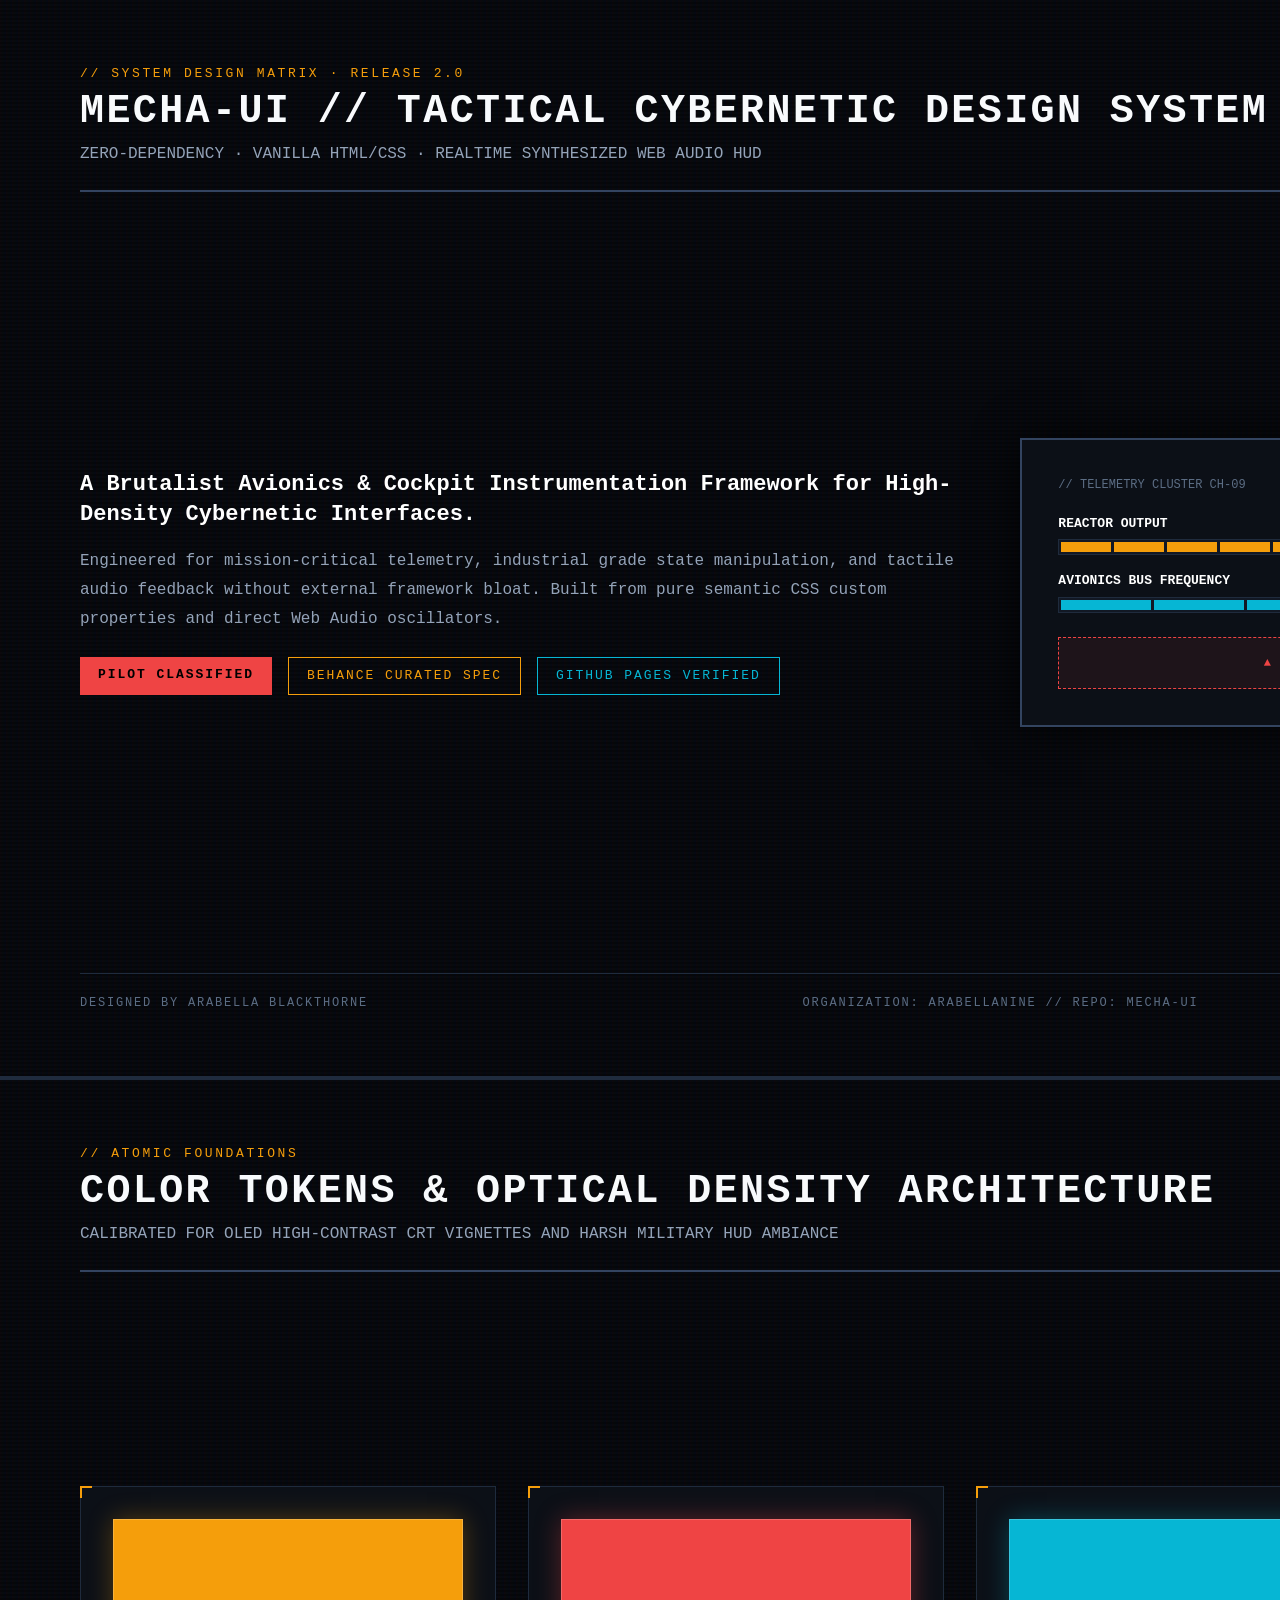
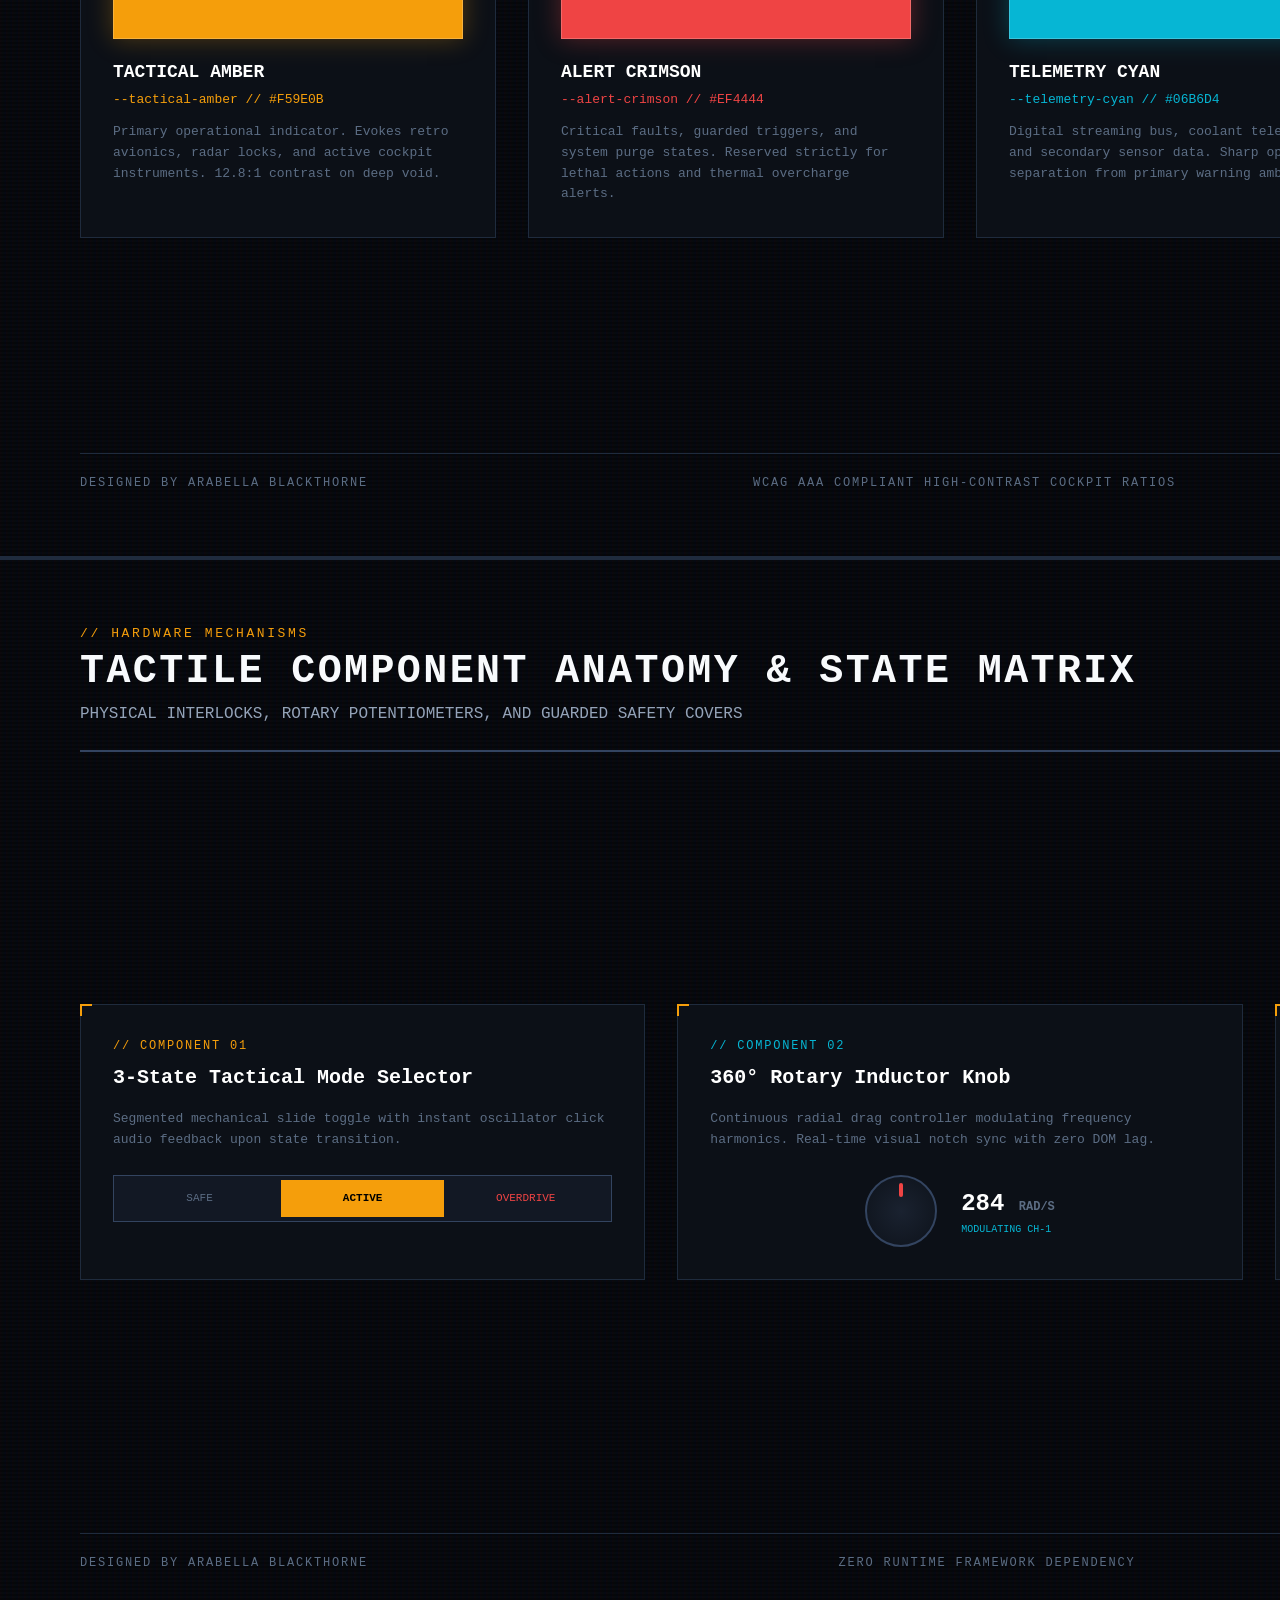
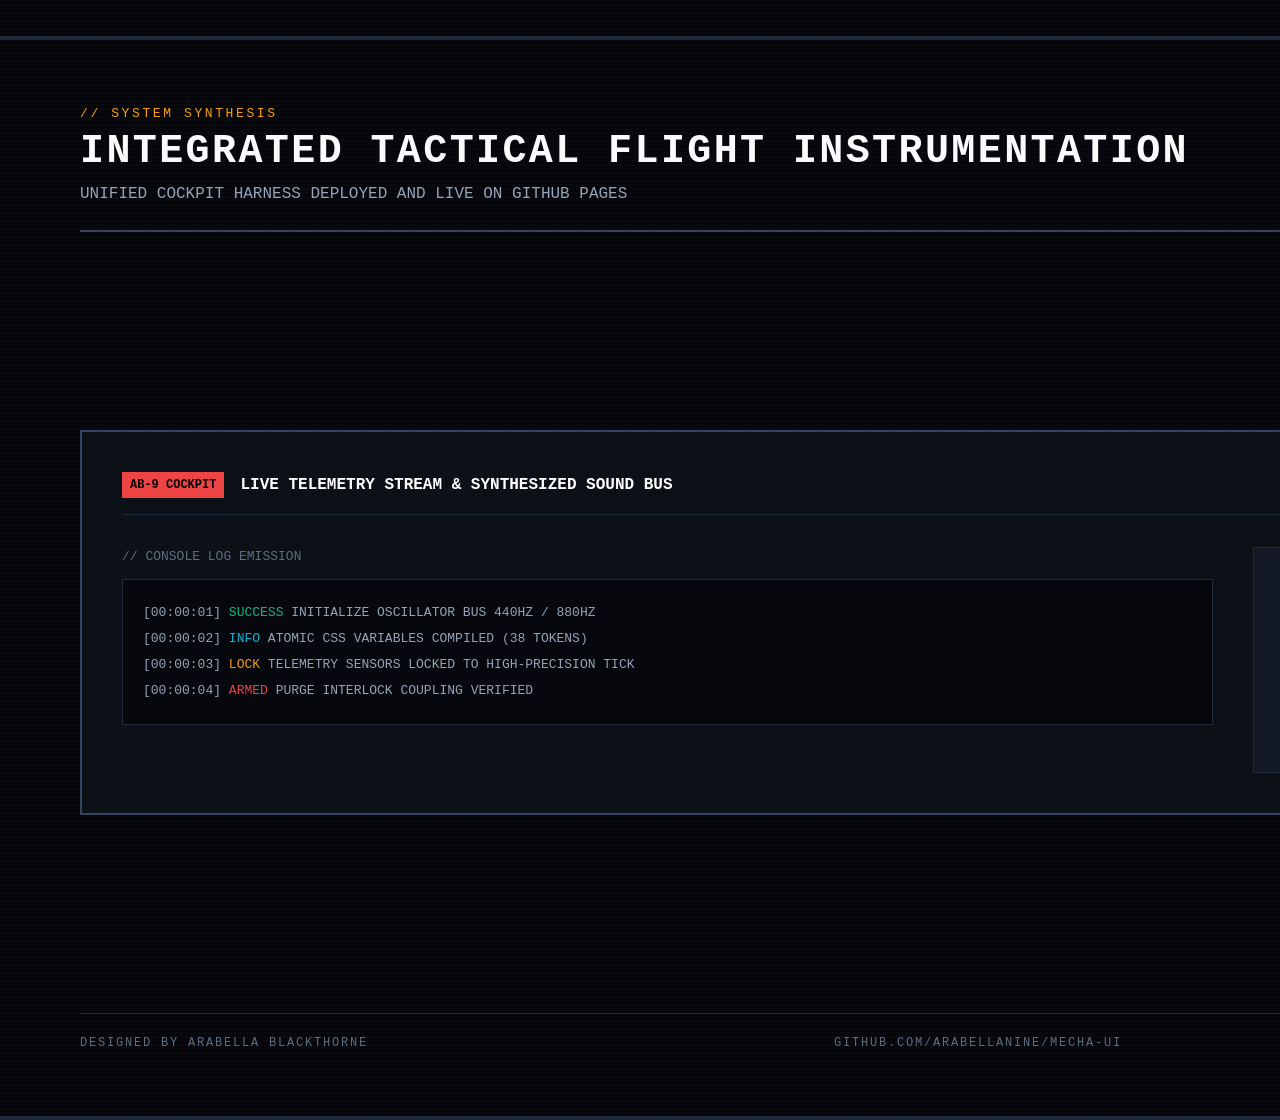
==== showcase.html @ 7ac3c4e2 "feat: publish high-density Behance showcase presentation boards" ====
<!DOCTYPE html>
<html lang="en">
<head>
  <meta charset="UTF-8">
  <title>MECHA-UI // Behance Showcase Boards</title>
  <style>
    :root {
      --void: #06080d;
      --panel: #0c1017;
      --card: #121824;
      --border: #1f2b3d;
      --border-bright: #334460;
      --amber: #f59e0b;
      --amber-glow: rgba(245, 158, 11, 0.35);
      --crimson: #ef4444;
      --crimson-glow: rgba(239, 68, 68, 0.4);
      --cyan: #06b6d4;
      --cyan-glow: rgba(6, 182, 212, 0.35);
      --emerald: #10b981;
      --text-dim: #5c6d84;
      --text-mid: #94a3b8;
      --text-bright: #f8fafc;
      --font-mono: "JetBrains Mono", "SF Mono", Consolas, Menlo, monospace;
    }
    * { box-sizing: border-box; margin: 0; padding: 0; }
    body {
      background: var(--void);
      color: var(--text-mid);
      font-family: var(--font-mono);
      font-size: 14px;
      line-height: 1.5;
    }
    .board-container {
      width: 1920px;
      height: 1080px;
      padding: 64px 80px;
      background: var(--void);
      position: relative;
      overflow: hidden;
      display: flex;
      flex-direction: column;
      justify-content: space-between;
      border-bottom: 4px solid var(--border);
    }
    .board-container::before {
      content: "";
      position: absolute;
      inset: 0;
      background: linear-gradient(rgba(18,16,16,0) 50%, rgba(0,0,0,0.3) 50%), linear-gradient(90deg, rgba(255,0,0,0.03), rgba(0,255,0,0.01), rgba(0,0,255,0.03));
      background-size: 100% 4px, 6px 100%;
      pointer-events: none;
    }
    .board-top {
      display: flex;
      justify-content: space-between;
      align-items: flex-start;
      border-bottom: 2px solid var(--border-bright);
      padding-bottom: 24px;
      position: relative;
      z-index: 2;
    }
    .board-tag {
      font-size: 13px;
      color: var(--amber);
      letter-spacing: 0.2em;
      text-transform: uppercase;
      margin-bottom: 6px;
    }
    .board-h1 {
      font-size: 40px;
      font-weight: 900;
      color: var(--text-bright);
      letter-spacing: 0.06em;
      line-height: 1.1;
    }
    .board-index {
      font-size: 72px;
      font-weight: 900;
      color: var(--border-bright);
      line-height: 0.8;
      font-family: var(--font-mono);
    }
    .grid-4 {
      display: grid;
      grid-template-columns: repeat(4, 1fr);
      gap: 32px;
      position: relative;
      z-index: 2;
    }
    .grid-3 {
      display: grid;
      grid-template-columns: repeat(3, 1fr);
      gap: 32px;
      position: relative;
      z-index: 2;
    }
    .card {
      background: var(--panel);
      border: 1px solid var(--border);
      padding: 32px;
      position: relative;
    }
    .card::before {
      content: "";
      position: absolute;
      top: -1px; left: -1px;
      width: 10px; height: 10px;
      border-top: 2px solid var(--amber);
      border-left: 2px solid var(--amber);
    }
    .footer-bar {
      display: flex;
      justify-content: space-between;
      align-items: center;
      border-top: 1px solid var(--border);
      padding-top: 20px;
      font-size: 12px;
      color: var(--text-dim);
      letter-spacing: 0.15em;
      text-transform: uppercase;
      position: relative;
      z-index: 2;
    }
  </style>
</head>
<body>

  <!-- BOARD 1: COVER HERO -->
  <div class="board-container" data-board="01_hero_cover">
    <div class="board-top">
      <div>
        <div class="board-tag">// SYSTEM DESIGN MATRIX · RELEASE 2.0</div>
        <div class="board-h1">MECHA-UI // TACTICAL CYBERNETIC DESIGN SYSTEM</div>
        <div style="font-size: 16px; color: var(--text-mid); margin-top: 8px;">ZERO-DEPENDENCY · VANILLA HTML/CSS · REALTIME SYNTHESIZED WEB AUDIO HUD</div>
      </div>
      <div class="board-index">01</div>
    </div>

    <div style="display: flex; gap: 48px; align-items: center; z-index: 2;">
      <div style="flex: 1.2;">
        <div style="font-size: 22px; font-weight: 700; color: #fff; margin-bottom: 16px; line-height: 1.4;">
          A Brutalist Avionics & Cockpit Instrumentation Framework for High-Density Cybernetic Interfaces.
        </div>
        <p style="font-size: 16px; color: var(--text-mid); line-height: 1.8; margin-bottom: 24px;">
          Engineered for mission-critical telemetry, industrial grade state manipulation, and tactile audio feedback without external framework bloat. Built from pure semantic CSS custom properties and direct Web Audio oscillators.
        </p>
        <div style="display: flex; gap: 16px;">
          <div style="background: var(--crimson); color: #000; font-weight: 900; padding: 8px 18px; letter-spacing: 0.15em; font-size: 13px;">PILOT CLASSIFIED</div>
          <div style="border: 1px solid var(--amber); color: var(--amber); padding: 8px 18px; letter-spacing: 0.15em; font-size: 13px;">BEHANCE CURATED SPEC</div>
          <div style="border: 1px solid var(--cyan); color: var(--cyan); padding: 8px 18px; letter-spacing: 0.15em; font-size: 13px;">GITHUB PAGES VERIFIED</div>
        </div>
      </div>

      <div style="flex: 1; background: var(--panel); border: 2px solid var(--border-bright); padding: 36px; box-shadow: 0 0 40px rgba(0,0,0,0.8);">
        <div style="display:flex; justify-content:space-between; margin-bottom:20px; font-size:12px; color:var(--text-dim);">
          <span>// TELEMETRY CLUSTER CH-09</span>
          <span style="color:var(--emerald);">● STABLE 60HZ</span>
        </div>
        <!-- Segmented bar simulation -->
        <div style="margin-bottom: 16px;">
          <div style="display:flex; justify-content:space-between; font-size:13px; margin-bottom:6px;">
            <span style="color:#fff; font-weight:700;">REACTOR OUTPUT</span>
            <span style="color:var(--amber);">88.4% OVERCHARGE</span>
          </div>
          <div style="display:flex; gap:3px; height:16px; background:var(--card); padding:2px; border:1px solid var(--border);">
            <div style="flex:1; background:var(--amber);"></div>
            <div style="flex:1; background:var(--amber);"></div>
            <div style="flex:1; background:var(--amber);"></div>
            <div style="flex:1; background:var(--amber);"></div>
            <div style="flex:1; background:var(--amber);"></div>
            <div style="flex:1; background:var(--amber);"></div>
            <div style="flex:1; background:var(--amber);"></div>
            <div style="flex:1; background:var(--amber);"></div>
            <div style="flex:1; background:var(--amber);"></div>
            <div style="flex:1; background:var(--amber);"></div>
            <div style="flex:1; background:var(--crimson);"></div>
            <div style="flex:1; background:var(--crimson);"></div>
            <div style="flex:1; background:var(--border);"></div>
            <div style="flex:1; background:var(--border);"></div>
          </div>
        </div>

        <div style="margin-bottom: 16px;">
          <div style="display:flex; justify-content:space-between; font-size:13px; margin-bottom:6px;">
            <span style="color:#fff; font-weight:700;">AVIONICS BUS FREQUENCY</span>
            <span style="color:var(--cyan);">144.20 MHZ</span>
          </div>
          <div style="display:flex; gap:3px; height:16px; background:var(--card); padding:2px; border:1px solid var(--border);">
            <div style="flex:1; background:var(--cyan);"></div>
            <div style="flex:1; background:var(--cyan);"></div>
            <div style="flex:1; background:var(--cyan);"></div>
            <div style="flex:1; background:var(--cyan);"></div>
            <div style="flex:1; background:var(--cyan);"></div>
            <div style="flex:1; background:var(--border);"></div>
            <div style="flex:1; background:var(--border);"></div>
            <div style="flex:1; background:var(--border);"></div>
          </div>
        </div>

        <div style="background: rgba(239,68,68,0.08); border: 1px dashed var(--crimson); padding: 16px; text-align: center; margin-top: 24px;">
          <div style="font-size:12px; color:var(--crimson); letter-spacing:0.15em; font-weight:700;">▲ WARNING: SYSTEM OVERDRIVE ENGAGED ▲</div>
        </div>
      </div>
    </div>

    <div class="footer-bar">
      <span>DESIGNED BY ARABELLA BLACKTHORNE</span>
      <span>ORGANIZATION: ARABELLANINE // REPO: MECHA-UI</span>
      <span>CANVAS BOARD // 01 HERO</span>
    </div>
  </div>


  <!-- BOARD 2: DESIGN TOKENS & COLOR MATRIX -->
  <div class="board-container" data-board="02_color_tokens">
    <div class="board-top">
      <div>
        <div class="board-tag">// ATOMIC FOUNDATIONS</div>
        <div class="board-h1">COLOR TOKENS & OPTICAL DENSITY ARCHITECTURE</div>
        <div style="font-size: 16px; color: var(--text-mid); margin-top: 8px;">CALIBRATED FOR OLED HIGH-CONTRAST CRT VIGNETTES AND HARSH MILITARY HUD AMBIANCE</div>
      </div>
      <div class="board-index">02</div>
    </div>

    <div class="grid-4">
      <div class="card">
        <div style="height: 120px; background: #f59e0b; border: 1px solid rgba(255,255,255,0.2); margin-bottom: 20px; box-shadow: 0 0 24px rgba(245,158,11,0.3);"></div>
        <div style="font-size: 18px; font-weight: 700; color: #fff; margin-bottom: 4px;">TACTICAL AMBER</div>
        <div style="color: var(--amber); font-size: 13px; margin-bottom: 12px;">--tactical-amber // #F59E0B</div>
        <p style="font-size: 13px; color: var(--text-dim); line-height: 1.6;">
          Primary operational indicator. Evokes retro avionics, radar locks, and active cockpit instruments. 12.8:1 contrast on deep void.
        </p>
      </div>

      <div class="card">
        <div style="height: 120px; background: #ef4444; border: 1px solid rgba(255,255,255,0.2); margin-bottom: 20px; box-shadow: 0 0 24px rgba(239,68,68,0.35);"></div>
        <div style="font-size: 18px; font-weight: 700; color: #fff; margin-bottom: 4px;">ALERT CRIMSON</div>
        <div style="color: var(--crimson); font-size: 13px; margin-bottom: 12px;">--alert-crimson // #EF4444</div>
        <p style="font-size: 13px; color: var(--text-dim); line-height: 1.6;">
          Critical faults, guarded triggers, and system purge states. Reserved strictly for lethal actions and thermal overcharge alerts.
        </p>
      </div>

      <div class="card">
        <div style="height: 120px; background: #06b6d4; border: 1px solid rgba(255,255,255,0.2); margin-bottom: 20px; box-shadow: 0 0 24px rgba(6,182,212,0.3);"></div>
        <div style="font-size: 18px; font-weight: 700; color: #fff; margin-bottom: 4px;">TELEMETRY CYAN</div>
        <div style="color: var(--cyan); font-size: 13px; margin-bottom: 12px;">--telemetry-cyan // #06B6D4</div>
        <p style="font-size: 13px; color: var(--text-dim); line-height: 1.6;">
          Digital streaming bus, coolant telemetry, and secondary sensor data. Sharp optical separation from primary warning amber.
        </p>
      </div>

      <div class="card">
        <div style="height: 120px; background: #10b981; border: 1px solid rgba(255,255,255,0.2); margin-bottom: 20px; box-shadow: 0 0 24px rgba(16,185,129,0.3);"></div>
        <div style="font-size: 18px; font-weight: 700; color: #fff; margin-bottom: 4px;">SYSTEM EMERALD</div>
        <div style="color: var(--emerald); font-size: 13px; margin-bottom: 12px;">--system-emerald // #10B981</div>
        <p style="font-size: 13px; color: var(--text-dim); line-height: 1.6;">
          Verified baseline conditions, safety interlock disarmed confirmations, and 60 FPS clock sync affirmation.
        </p>
      </div>
    </div>

    <div class="footer-bar">
      <span>DESIGNED BY ARABELLA BLACKTHORNE</span>
      <span>WCAG AAA COMPLIANT HIGH-CONTRAST COCKPIT RATIOS</span>
      <span>CANVAS BOARD // 02 COLOR TOKENS</span>
    </div>
  </div>


  <!-- BOARD 3: COMPONENT ANATOMY & INTERACTIVE STATE MATRIX -->
  <div class="board-container" data-board="03_component_anatomy">
    <div class="board-top">
      <div>
        <div class="board-tag">// HARDWARE MECHANISMS</div>
        <div class="board-h1">TACTILE COMPONENT ANATOMY & STATE MATRIX</div>
        <div style="font-size: 16px; color: var(--text-mid); margin-top: 8px;">PHYSICAL INTERLOCKS, ROTARY POTENTIOMETERS, AND GUARDED SAFETY COVERS</div>
      </div>
      <div class="board-index">03</div>
    </div>

    <div class="grid-3">
      <div class="card">
        <div style="font-size: 12px; color: var(--amber); margin-bottom: 8px; letter-spacing: 0.15em;">// COMPONENT 01</div>
        <div style="font-size: 20px; font-weight: 700; color: #fff; margin-bottom: 16px;">3-State Tactical Mode Selector</div>
        <p style="font-size: 13px; color: var(--text-dim); margin-bottom: 24px; line-height: 1.6;">
          Segmented mechanical slide toggle with instant oscillator click audio feedback upon state transition.
        </p>
        <div style="display:flex; background:var(--card); border:1px solid var(--border-bright); padding:4px;">
          <div style="flex:1; text-align:center; padding:10px 4px; font-size:11px; color:var(--text-dim);">SAFE</div>
          <div style="flex:1; text-align:center; padding:10px 4px; font-size:11px; background:var(--amber); color:#000; font-weight:900;">ACTIVE</div>
          <div style="flex:1; text-align:center; padding:10px 4px; font-size:11px; color:var(--crimson);">OVERDRIVE</div>
        </div>
      </div>

      <div class="card">
        <div style="font-size: 12px; color: var(--cyan); margin-bottom: 8px; letter-spacing: 0.15em;">// COMPONENT 02</div>
        <div style="font-size: 20px; font-weight: 700; color: #fff; margin-bottom: 16px;">360° Rotary Inductor Knob</div>
        <p style="font-size: 13px; color: var(--text-dim); margin-bottom: 24px; line-height: 1.6;">
          Continuous radial drag controller modulating frequency harmonics. Real-time visual notch sync with zero DOM lag.
        </p>
        <div style="display:flex; justify-content:center; align-items:center; gap:24px;">
          <div style="width:72px; height:72px; border-radius:50%; background:radial-gradient(circle, #1a2230, #0d121a); border:2px solid var(--border-bright); position:relative;">
            <div style="position:absolute; top:6px; left:50%; transform:translateX(-50%); width:4px; height:14px; background:var(--crimson); border-radius:2px;"></div>
          </div>
          <div>
            <div style="font-size:24px; font-weight:900; color:#fff;">284 <span style="font-size:12px; color:var(--text-dim);">RAD/S</span></div>
            <div style="font-size:10px; color:var(--cyan);">MODULATING CH-1</div>
          </div>
        </div>
      </div>

      <div class="card">
        <div style="font-size: 12px; color: var(--crimson); margin-bottom: 8px; letter-spacing: 0.15em;">// COMPONENT 03</div>
        <div style="font-size: 20px; font-weight: 700; color: #fff; margin-bottom: 16px;">Guarded Purge Cover</div>
        <p style="font-size: 13px; color: var(--text-dim); margin-bottom: 24px; line-height: 1.6;">
          Hazard-striped physical safety barrier requiring deliberate disarm click to expose lethal purge triggers.
        </p>
        <div style="background: repeating-linear-gradient(45deg, #181111, #181111 10px, #361717 10px, #361717 20px); border:1px solid var(--crimson); padding:12px; text-align:center; font-size:11px; color:var(--crimson); font-weight:700;">
          ▲ SAFETY COVER ARMED ▲
        </div>
      </div>
    </div>

    <div class="footer-bar">
      <span>DESIGNED BY ARABELLA BLACKTHORNE</span>
      <span>ZERO RUNTIME FRAMEWORK DEPENDENCY</span>
      <span>CANVAS BOARD // 03 ANATOMY</span>
    </div>
  </div>


  <!-- BOARD 4: LIVE COCKPIT HUD INTEGRATION -->
  <div class="board-container" data-board="04_cockpit_assembly">
    <div class="board-top">
      <div>
        <div class="board-tag">// SYSTEM SYNTHESIS</div>
        <div class="board-h1">INTEGRATED TACTICAL FLIGHT INSTRUMENTATION</div>
        <div style="font-size: 16px; color: var(--text-mid); margin-top: 8px;">UNIFIED COCKPIT HARNESS DEPLOYED AND LIVE ON GITHUB PAGES</div>
      </div>
      <div class="board-index">04</div>
    </div>

    <div style="background: var(--panel); border: 2px solid var(--border-bright); padding: 40px; position:relative; z-index:2;">
      <div style="display:flex; justify-content:space-between; align-items:center; border-bottom: 1px solid var(--border); padding-bottom: 16px; margin-bottom: 32px;">
        <div style="display:flex; gap:16px; align-items:center;">
          <div style="background:var(--crimson); color:#000; font-weight:900; padding:4px 8px; font-size:12px;">AB-9 COCKPIT</div>
          <div style="color:#fff; font-size:16px; font-weight:700;">LIVE TELEMETRY STREAM & SYNTHESIZED SOUND BUS</div>
        </div>
        <div style="color:var(--emerald); font-size:13px; font-weight:700;">● AUDIO ENGINE: ACTIVE 880HZ</div>
      </div>

      <div style="display:grid; grid-template-columns: 2fr 1fr; gap: 40px;">
        <div>
          <div style="font-size:13px; color:var(--text-dim); margin-bottom:12px;">// CONSOLE LOG EMISSION</div>
          <div style="background:var(--void); border:1px solid var(--border); padding:20px; font-size:13px; line-height:2; color:var(--text-mid);">
            <div>[00:00:01] <span style="color:var(--emerald);">SUCCESS</span> INITIALIZE OSCILLATOR BUS 440HZ / 880HZ</div>
            <div>[00:00:02] <span style="color:var(--cyan);">INFO</span> ATOMIC CSS VARIABLES COMPILED (38 TOKENS)</div>
            <div>[00:00:03] <span style="color:var(--amber);">LOCK</span> TELEMETRY SENSORS LOCKED TO HIGH-PRECISION TICK</div>
            <div>[00:00:04] <span style="color:var(--crimson);">ARMED</span> PURGE INTERLOCK COUPLING VERIFIED</div>
          </div>
        </div>

        <div style="display:flex; flex-direction:column; justify-content:center; gap:20px; background:var(--card); border:1px solid var(--border); padding:28px;">
          <div>
            <div style="font-size:11px; color:var(--text-dim);">DEPLOYMENT STATUS</div>
            <div style="font-size:20px; font-weight:700; color:#fff;">PAGES ONLINE</div>
          </div>
          <div>
            <div style="font-size:11px; color:var(--text-dim);">REPOSITORY</div>
            <div style="font-size:16px; color:var(--amber);">Arabellanine/mecha-ui</div>
          </div>
          <div>
            <div style="font-size:11px; color:var(--text-dim);">AUTHOR ARCHITECT</div>
            <div style="font-size:16px; color:var(--cyan);">Arabella Blackthorne</div>
          </div>
        </div>
      </div>
    </div>

    <div class="footer-bar">
      <span>DESIGNED BY ARABELLA BLACKTHORNE</span>
      <span>GITHUB.COM/ARABELLANINE/MECHA-UI</span>
      <span>CANVAS BOARD // 04 SYNTHESIS</span>
    </div>
  </div>

</body>
</html>
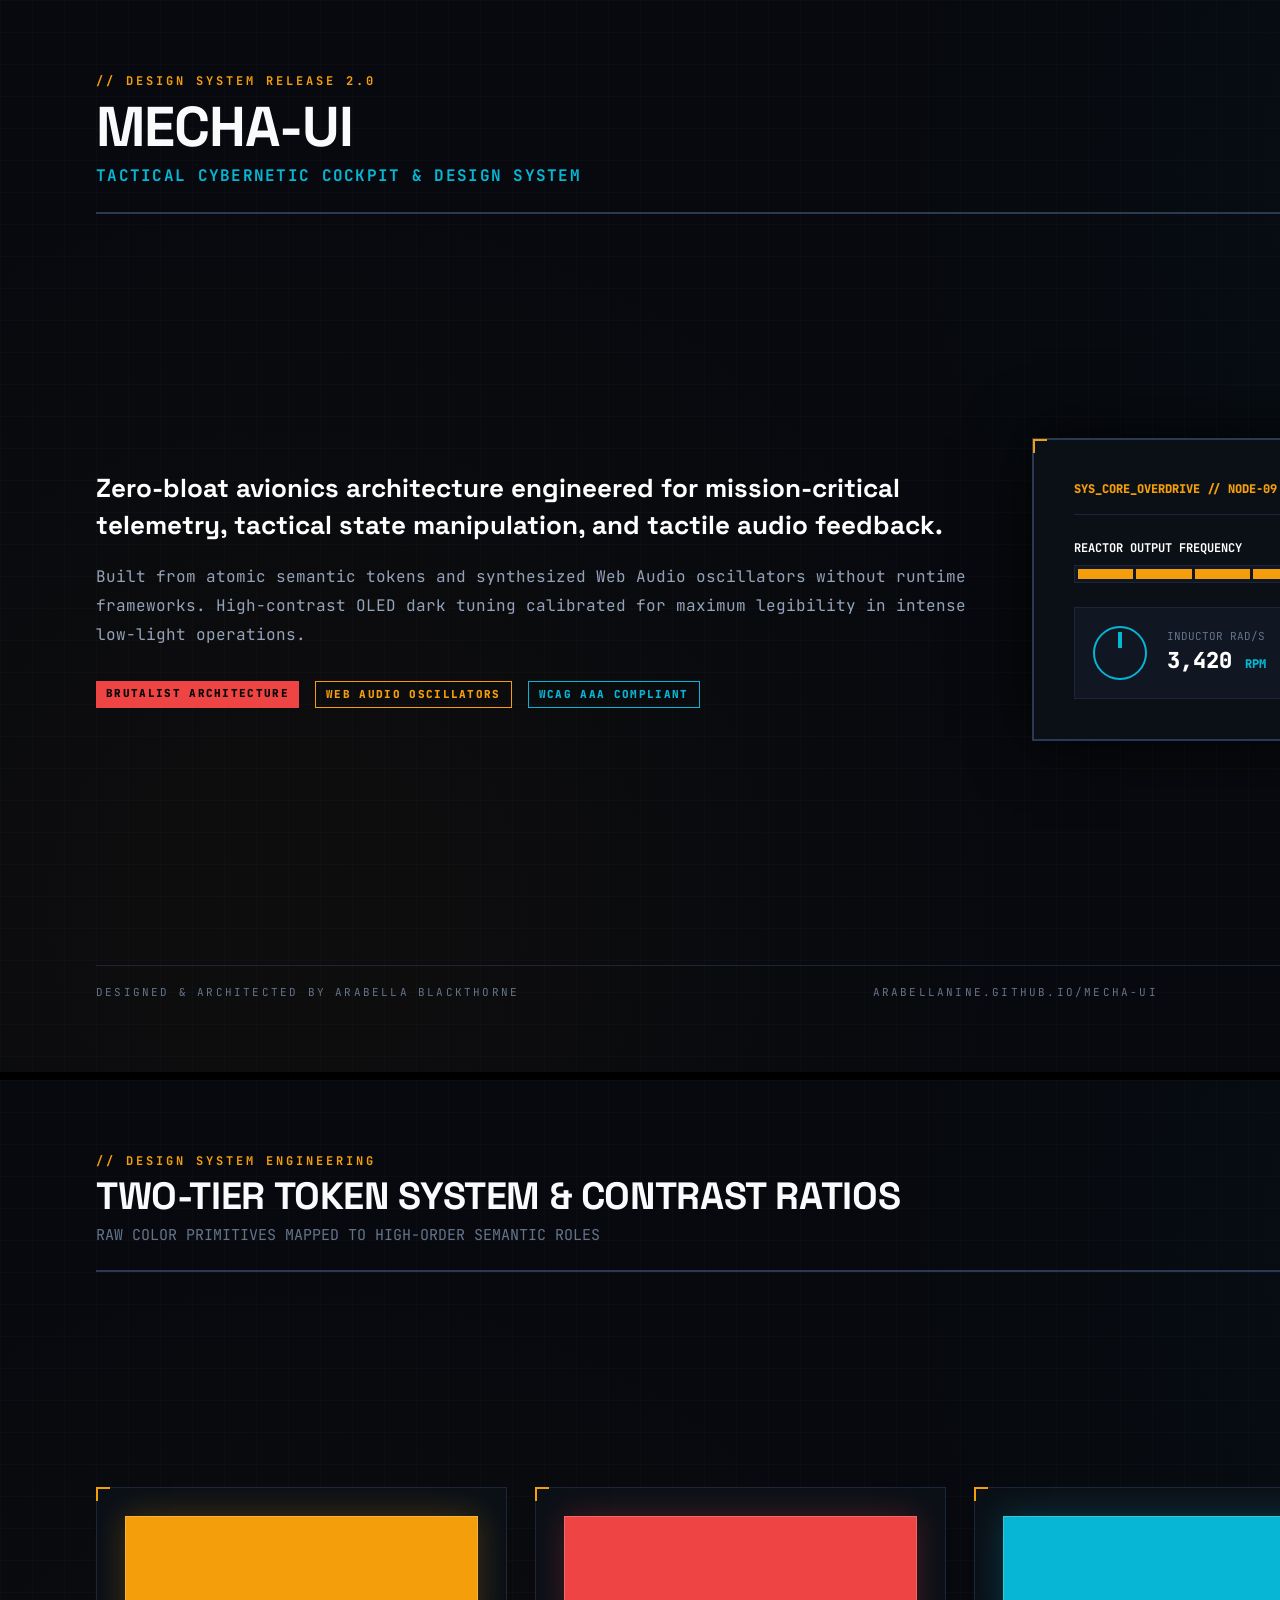
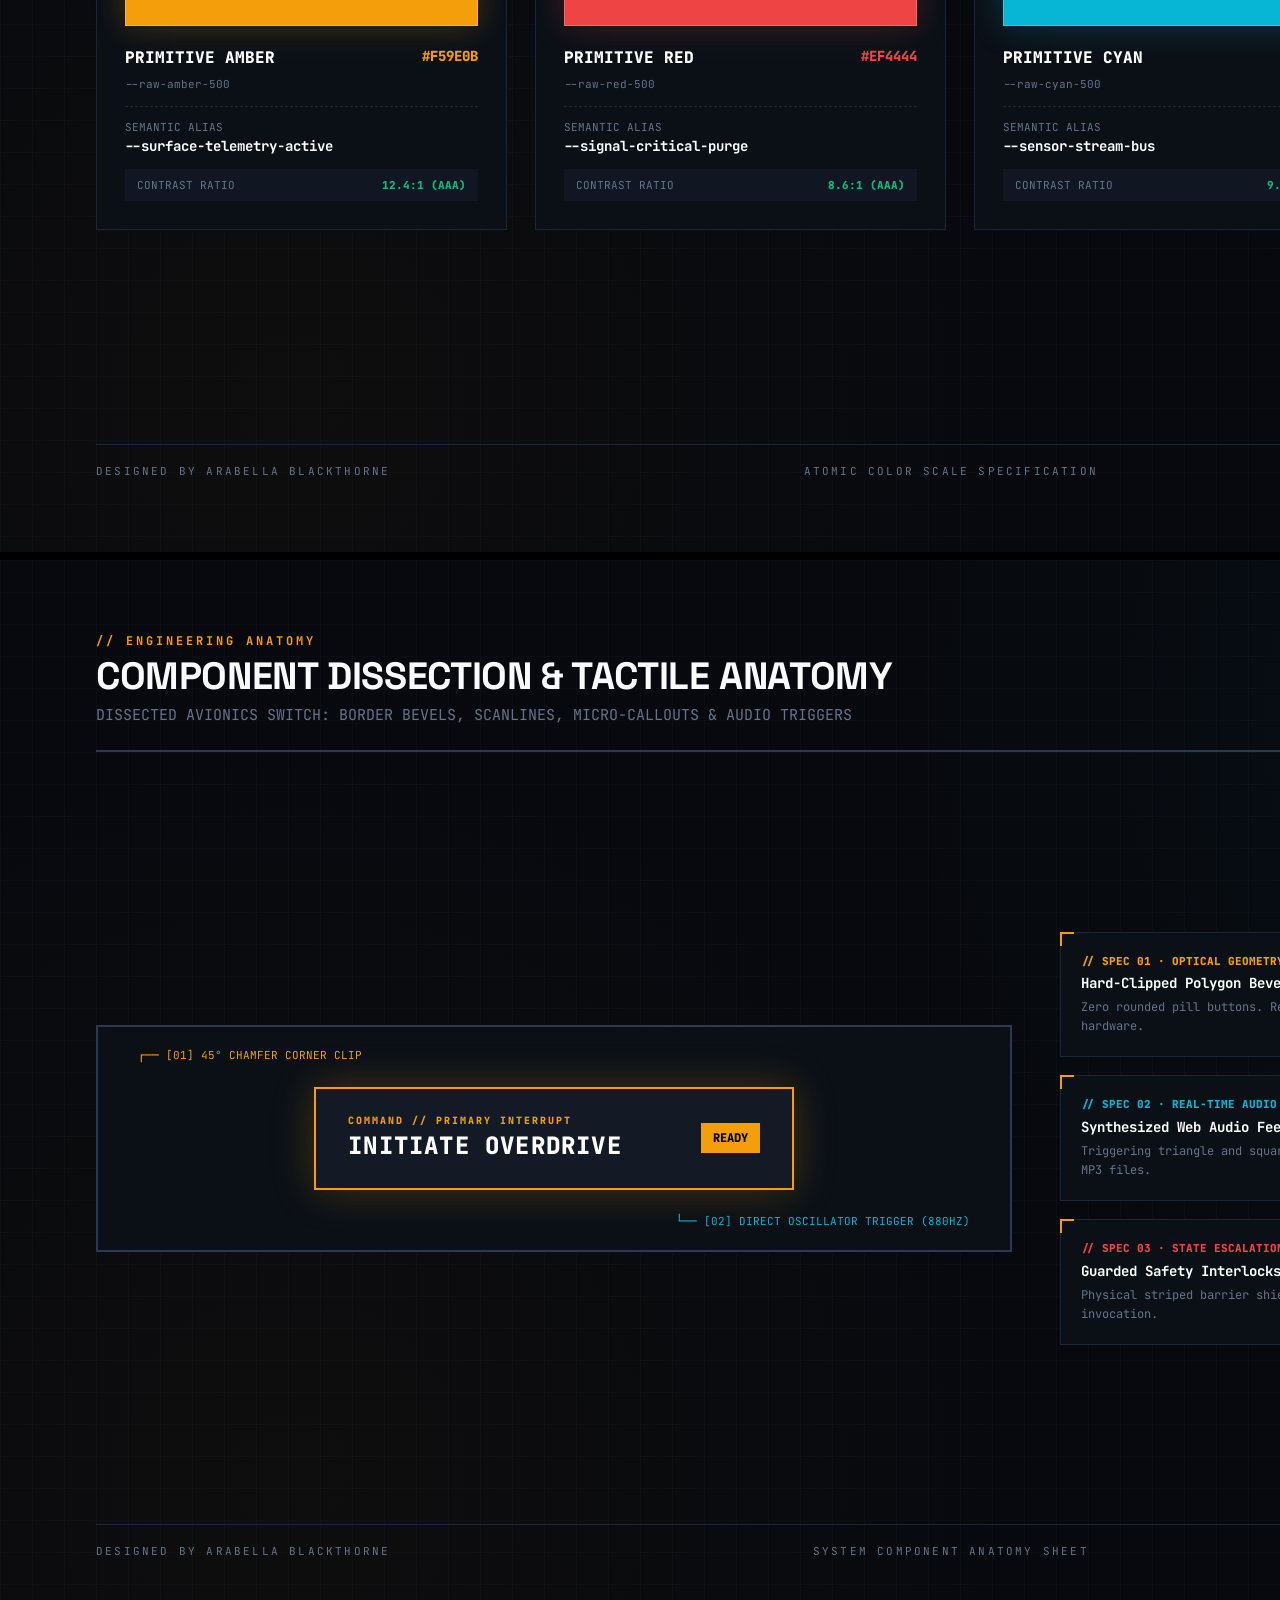
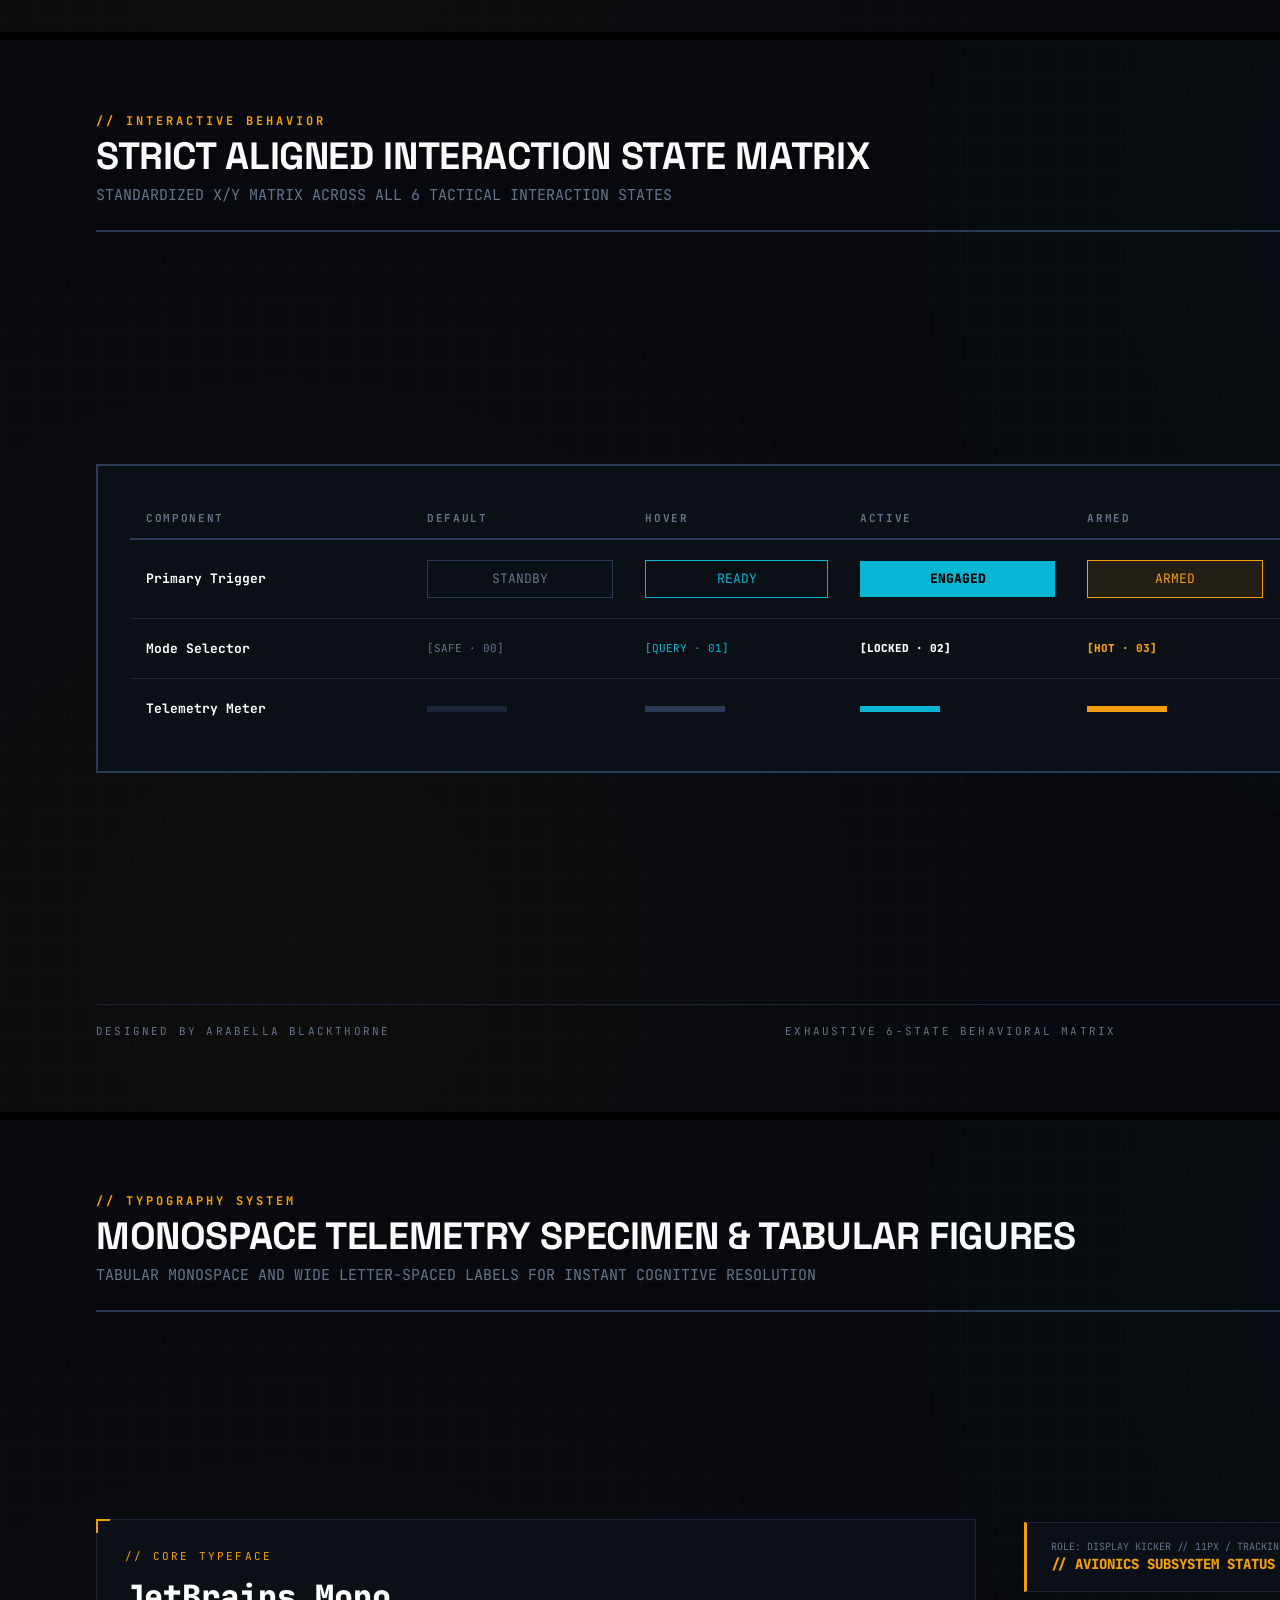
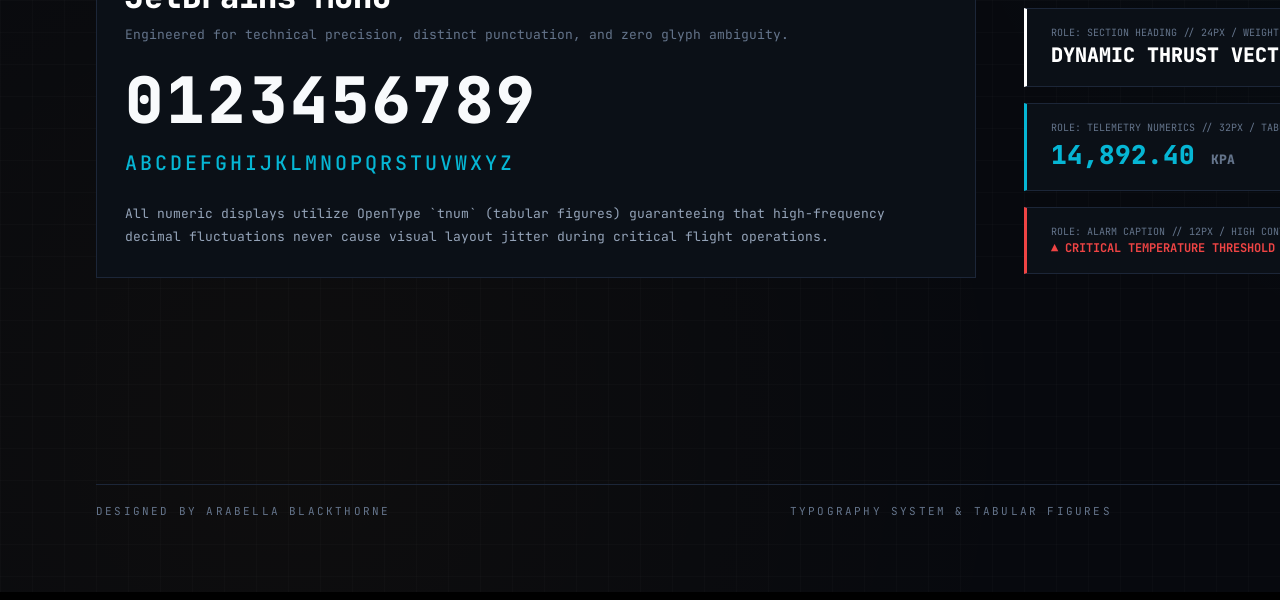
==== commit 335f6d7d: "refactor(showcase): implement Behance curation standards with 5 full-bleed boards, 2-tier token syst" ====
--- a/showcase.html
+++ b/showcase.html
@@ -2,386 +2,501 @@
 <html lang="en">
 <head>
   <meta charset="UTF-8">
-  <title>MECHA-UI // Behance Showcase Boards</title>
+  <title>MECHA-UI // Behance Curated Case Study Boards</title>
   <style>
+    @import url('https://fonts.googleapis.com/css2?family=JetBrains+Mono:wght@400;500;700;800;900&family=Space+Grotesk:wght@600;700&display=swap');
     :root {
-      --void: #06080d;
-      --panel: #0c1017;
-      --card: #121824;
-      --border: #1f2b3d;
-      --border-bright: #334460;
-      --amber: #f59e0b;
-      --amber-glow: rgba(245, 158, 11, 0.35);
-      --crimson: #ef4444;
-      --crimson-glow: rgba(239, 68, 68, 0.4);
-      --cyan: #06b6d4;
-      --cyan-glow: rgba(6, 182, 212, 0.35);
-      --emerald: #10b981;
-      --text-dim: #5c6d84;
-      --text-mid: #94a3b8;
-      --text-bright: #f8fafc;
-      --font-mono: "JetBrains Mono", "SF Mono", Consolas, Menlo, monospace;
+      --void: #07090e;
+      --surface-base: #0b1017;
+      --surface-card: #101622;
+      --surface-elevated: #161e2e;
+      --border-subtle: #1c2638;
+      --border-strong: #2a3a54;
+      --border-highlight: #48658f;
+      
+      --accent-amber: #f59e0b;
+      --accent-amber-glow: rgba(245, 158, 11, 0.25);
+      --signal-red: #ef4444;
+      --signal-red-glow: rgba(239, 68, 68, 0.25);
+      --sensor-cyan: #06b6d4;
+      --sensor-cyan-glow: rgba(6, 182, 212, 0.25);
+      --status-emerald: #10b981;
+      
+      --text-muted: #64748b;
+      --text-medium: #94a3b8;
+      --text-high: #f8fafc;
+      --font-mono: 'JetBrains Mono', 'SF Mono', Consolas, monospace;
+      --font-display: 'Space Grotesk', sans-serif;
     }
     * { box-sizing: border-box; margin: 0; padding: 0; }
     body {
-      background: var(--void);
-      color: var(--text-mid);
+      background: #020305;
+      color: var(--text-medium);
       font-family: var(--font-mono);
       font-size: 14px;
       line-height: 1.5;
     }
-    .board-container {
+    .board {
       width: 1920px;
       height: 1080px;
-      padding: 64px 80px;
+      padding: 72px 96px;
       background: var(--void);
       position: relative;
       overflow: hidden;
       display: flex;
       flex-direction: column;
       justify-content: space-between;
-      border-bottom: 4px solid var(--border);
-    }
-    .board-container::before {
-      content: "";
-      position: absolute;
-      inset: 0;
-      background: linear-gradient(rgba(18,16,16,0) 50%, rgba(0,0,0,0.3) 50%), linear-gradient(90deg, rgba(255,0,0,0.03), rgba(0,255,0,0.01), rgba(0,0,255,0.03));
-      background-size: 100% 4px, 6px 100%;
-      pointer-events: none;
-    }
-    .board-top {
+      border-bottom: 8px solid #000;
+      background-image: 
+        radial-gradient(circle at 85% 15%, rgba(6, 182, 212, 0.04) 0%, transparent 40%),
+        radial-gradient(circle at 15% 85%, rgba(245, 158, 11, 0.03) 0%, transparent 40%),
+        linear-gradient(rgba(255, 255, 255, 0.015) 1px, transparent 1px),
+        linear-gradient(90deg, rgba(255, 255, 255, 0.015) 1px, transparent 1px);
+      background-size: 100% 100%, 100% 100%, 32px 32px, 32px 32px;
+    }
+    .board-header {
       display: flex;
       justify-content: space-between;
       align-items: flex-start;
-      border-bottom: 2px solid var(--border-bright);
+      border-bottom: 2px solid var(--border-strong);
       padding-bottom: 24px;
       position: relative;
       z-index: 2;
     }
-    .board-tag {
-      font-size: 13px;
-      color: var(--amber);
+    .board-kicker {
+      font-size: 12px;
+      font-weight: 700;
+      color: var(--accent-amber);
+      letter-spacing: 0.25em;
+      text-transform: uppercase;
+      margin-bottom: 6px;
+    }
+    .board-title {
+      font-family: var(--font-display);
+      font-size: 38px;
+      font-weight: 700;
+      color: var(--text-high);
+      letter-spacing: -0.01em;
+      line-height: 1.1;
+    }
+    .board-num {
+      font-size: 64px;
+      font-weight: 900;
+      color: var(--border-strong);
+      line-height: 0.8;
+      font-family: var(--font-mono);
+    }
+    .board-footer {
+      display: flex;
+      justify-content: space-between;
+      align-items: center;
+      border-top: 1px solid var(--border-subtle);
+      padding-top: 18px;
+      font-size: 11px;
+      color: var(--text-muted);
       letter-spacing: 0.2em;
       text-transform: uppercase;
-      margin-bottom: 6px;
-    }
-    .board-h1 {
-      font-size: 40px;
-      font-weight: 900;
-      color: var(--text-bright);
-      letter-spacing: 0.06em;
-      line-height: 1.1;
-    }
-    .board-index {
-      font-size: 72px;
-      font-weight: 900;
-      color: var(--border-bright);
-      line-height: 0.8;
-      font-family: var(--font-mono);
-    }
-    .grid-4 {
-      display: grid;
-      grid-template-columns: repeat(4, 1fr);
-      gap: 32px;
       position: relative;
       z-index: 2;
     }
-    .grid-3 {
+    .grid-matrix {
       display: grid;
-      grid-template-columns: repeat(3, 1fr);
-      gap: 32px;
       position: relative;
       z-index: 2;
+      gap: 24px;
     }
     .card {
-      background: var(--panel);
-      border: 1px solid var(--border);
-      padding: 32px;
+      background: var(--surface-base);
+      border: 1px solid var(--border-subtle);
+      padding: 28px;
       position: relative;
     }
-    .card::before {
+    .card-bracket::before {
       content: "";
       position: absolute;
       top: -1px; left: -1px;
-      width: 10px; height: 10px;
-      border-top: 2px solid var(--amber);
-      border-left: 2px solid var(--amber);
-    }
-    .footer-bar {
-      display: flex;
-      justify-content: space-between;
-      align-items: center;
-      border-top: 1px solid var(--border);
-      padding-top: 20px;
-      font-size: 12px;
-      color: var(--text-dim);
-      letter-spacing: 0.15em;
+      width: 12px; height: 12px;
+      border-top: 2px solid var(--accent-amber);
+      border-left: 2px solid var(--accent-amber);
+    }
+    .tag {
+      display: inline-block;
+      padding: 4px 10px;
+      font-size: 11px;
+      font-weight: 800;
+      letter-spacing: 0.12em;
       text-transform: uppercase;
-      position: relative;
-      z-index: 2;
     }
   </style>
 </head>
 <body>
 
-  <!-- BOARD 1: COVER HERO -->
-  <div class="board-container" data-board="01_hero_cover">
-    <div class="board-top">
+  <!-- ==================== BOARD 01: HERO COVER ==================== -->
+  <div class="board" data-board="01_hero_cover">
+    <div class="board-header">
       <div>
-        <div class="board-tag">// SYSTEM DESIGN MATRIX · RELEASE 2.0</div>
-        <div class="board-h1">MECHA-UI // TACTICAL CYBERNETIC DESIGN SYSTEM</div>
-        <div style="font-size: 16px; color: var(--text-mid); margin-top: 8px;">ZERO-DEPENDENCY · VANILLA HTML/CSS · REALTIME SYNTHESIZED WEB AUDIO HUD</div>
-      </div>
-      <div class="board-index">01</div>
-    </div>
-
-    <div style="display: flex; gap: 48px; align-items: center; z-index: 2;">
-      <div style="flex: 1.2;">
-        <div style="font-size: 22px; font-weight: 700; color: #fff; margin-bottom: 16px; line-height: 1.4;">
-          A Brutalist Avionics & Cockpit Instrumentation Framework for High-Density Cybernetic Interfaces.
-        </div>
-        <p style="font-size: 16px; color: var(--text-mid); line-height: 1.8; margin-bottom: 24px;">
-          Engineered for mission-critical telemetry, industrial grade state manipulation, and tactile audio feedback without external framework bloat. Built from pure semantic CSS custom properties and direct Web Audio oscillators.
+        <div class="board-kicker">// DESIGN SYSTEM RELEASE 2.0</div>
+        <div class="board-title" style="font-size: 56px; letter-spacing: -0.02em;">MECHA-UI</div>
+        <div style="font-size: 16px; color: var(--sensor-cyan); margin-top: 6px; letter-spacing: 0.08em; font-weight: 700;">TACTICAL CYBERNETIC COCKPIT & DESIGN SYSTEM</div>
+      </div>
+      <div class="board-num" style="color: var(--accent-amber); opacity: 0.8;">01</div>
+    </div>
+
+    <div style="display: grid; grid-template-columns: 1.1fr 1fr; gap: 64px; align-items: center; z-index: 2;">
+      <div>
+        <div style="font-size: 26px; font-weight: 700; color: #fff; line-height: 1.4; margin-bottom: 20px; font-family: var(--font-display);">
+          Zero-bloat avionics architecture engineered for mission-critical telemetry, tactical state manipulation, and tactile audio feedback.
+        </div>
+        <p style="font-size: 16px; color: var(--text-medium); line-height: 1.8; margin-bottom: 32px;">
+          Built from atomic semantic tokens and synthesized Web Audio oscillators without runtime frameworks. High-contrast OLED dark tuning calibrated for maximum legibility in intense low-light operations.
         </p>
+
         <div style="display: flex; gap: 16px;">
-          <div style="background: var(--crimson); color: #000; font-weight: 900; padding: 8px 18px; letter-spacing: 0.15em; font-size: 13px;">PILOT CLASSIFIED</div>
-          <div style="border: 1px solid var(--amber); color: var(--amber); padding: 8px 18px; letter-spacing: 0.15em; font-size: 13px;">BEHANCE CURATED SPEC</div>
-          <div style="border: 1px solid var(--cyan); color: var(--cyan); padding: 8px 18px; letter-spacing: 0.15em; font-size: 13px;">GITHUB PAGES VERIFIED</div>
-        </div>
-      </div>
-
-      <div style="flex: 1; background: var(--panel); border: 2px solid var(--border-bright); padding: 36px; box-shadow: 0 0 40px rgba(0,0,0,0.8);">
-        <div style="display:flex; justify-content:space-between; margin-bottom:20px; font-size:12px; color:var(--text-dim);">
-          <span>// TELEMETRY CLUSTER CH-09</span>
-          <span style="color:var(--emerald);">● STABLE 60HZ</span>
-        </div>
-        <!-- Segmented bar simulation -->
-        <div style="margin-bottom: 16px;">
-          <div style="display:flex; justify-content:space-between; font-size:13px; margin-bottom:6px;">
-            <span style="color:#fff; font-weight:700;">REACTOR OUTPUT</span>
-            <span style="color:var(--amber);">88.4% OVERCHARGE</span>
+          <span class="tag" style="background: var(--signal-red); color: #000;">BRUTALIST ARCHITECTURE</span>
+          <span class="tag" style="border: 1px solid var(--accent-amber); color: var(--accent-amber);">WEB AUDIO OSCILLATORS</span>
+          <span class="tag" style="border: 1px solid var(--sensor-cyan); color: var(--sensor-cyan);">WCAG AAA COMPLIANT</span>
+        </div>
+      </div>
+
+      <!-- Hero Cockpit Telemetry Preview -->
+      <div class="card card-bracket" style="border: 2px solid var(--border-strong); background: var(--surface-base); padding: 40px; box-shadow: 0 0 60px rgba(0,0,0,0.8);">
+        <div style="display: flex; justify-content: space-between; border-bottom: 1px solid var(--border-subtle); padding-bottom: 16px; margin-bottom: 24px;">
+          <span style="font-size: 12px; font-weight: 800; color: var(--accent-amber);">SYS_CORE_OVERDRIVE // NODE-09</span>
+          <span style="font-size: 12px; color: var(--status-emerald); font-weight: 700;">● TELEMETRY LOCKED</span>
+        </div>
+
+        <div style="margin-bottom: 24px;">
+          <div style="display:flex; justify-content:space-between; font-size:12px; margin-bottom:8px;">
+            <span style="color:#fff; font-weight:700;">REACTOR OUTPUT FREQUENCY</span>
+            <span style="color:var(--accent-amber); font-weight:800;">884.20 MHZ [+12%]</span>
           </div>
-          <div style="display:flex; gap:3px; height:16px; background:var(--card); padding:2px; border:1px solid var(--border);">
-            <div style="flex:1; background:var(--amber);"></div>
-            <div style="flex:1; background:var(--amber);"></div>
-            <div style="flex:1; background:var(--amber);"></div>
-            <div style="flex:1; background:var(--amber);"></div>
-            <div style="flex:1; background:var(--amber);"></div>
-            <div style="flex:1; background:var(--amber);"></div>
-            <div style="flex:1; background:var(--amber);"></div>
-            <div style="flex:1; background:var(--amber);"></div>
-            <div style="flex:1; background:var(--amber);"></div>
-            <div style="flex:1; background:var(--amber);"></div>
-            <div style="flex:1; background:var(--crimson);"></div>
-            <div style="flex:1; background:var(--crimson);"></div>
-            <div style="flex:1; background:var(--border);"></div>
-            <div style="flex:1; background:var(--border);"></div>
+          <div style="display:flex; gap:3px; height:18px; background:var(--surface-card); padding:3px; border:1px solid var(--border-subtle);">
+            <div style="flex:1; background:var(--accent-amber);"></div>
+            <div style="flex:1; background:var(--accent-amber);"></div>
+            <div style="flex:1; background:var(--accent-amber);"></div>
+            <div style="flex:1; background:var(--accent-amber);"></div>
+            <div style="flex:1; background:var(--accent-amber);"></div>
+            <div style="flex:1; background:var(--accent-amber);"></div>
+            <div style="flex:1; background:var(--accent-amber);"></div>
+            <div style="flex:1; background:var(--accent-amber);"></div>
+            <div style="flex:1; background:var(--signal-red);"></div>
+            <div style="flex:1; background:var(--signal-red);"></div>
+            <div style="flex:1; background:var(--border-subtle);"></div>
+            <div style="flex:1; background:var(--border-subtle);"></div>
           </div>
         </div>
 
-        <div style="margin-bottom: 16px;">
-          <div style="display:flex; justify-content:space-between; font-size:13px; margin-bottom:6px;">
-            <span style="color:#fff; font-weight:700;">AVIONICS BUS FREQUENCY</span>
-            <span style="color:var(--cyan);">144.20 MHZ</span>
-          </div>
-          <div style="display:flex; gap:3px; height:16px; background:var(--card); padding:2px; border:1px solid var(--border);">
-            <div style="flex:1; background:var(--cyan);"></div>
-            <div style="flex:1; background:var(--cyan);"></div>
-            <div style="flex:1; background:var(--cyan);"></div>
-            <div style="flex:1; background:var(--cyan);"></div>
-            <div style="flex:1; background:var(--cyan);"></div>
-            <div style="flex:1; background:var(--border);"></div>
-            <div style="flex:1; background:var(--border);"></div>
-            <div style="flex:1; background:var(--border);"></div>
-          </div>
-        </div>
-
-        <div style="background: rgba(239,68,68,0.08); border: 1px dashed var(--crimson); padding: 16px; text-align: center; margin-top: 24px;">
-          <div style="font-size:12px; color:var(--crimson); letter-spacing:0.15em; font-weight:700;">▲ WARNING: SYSTEM OVERDRIVE ENGAGED ▲</div>
-        </div>
-      </div>
-    </div>
-
-    <div class="footer-bar">
-      <span>DESIGNED BY ARABELLA BLACKTHORNE</span>
-      <span>ORGANIZATION: ARABELLANINE // REPO: MECHA-UI</span>
-      <span>CANVAS BOARD // 01 HERO</span>
-    </div>
-  </div>
-
-
-  <!-- BOARD 2: DESIGN TOKENS & COLOR MATRIX -->
-  <div class="board-container" data-board="02_color_tokens">
-    <div class="board-top">
-      <div>
-        <div class="board-tag">// ATOMIC FOUNDATIONS</div>
-        <div class="board-h1">COLOR TOKENS & OPTICAL DENSITY ARCHITECTURE</div>
-        <div style="font-size: 16px; color: var(--text-mid); margin-top: 8px;">CALIBRATED FOR OLED HIGH-CONTRAST CRT VIGNETTES AND HARSH MILITARY HUD AMBIANCE</div>
-      </div>
-      <div class="board-index">02</div>
-    </div>
-
-    <div class="grid-4">
-      <div class="card">
-        <div style="height: 120px; background: #f59e0b; border: 1px solid rgba(255,255,255,0.2); margin-bottom: 20px; box-shadow: 0 0 24px rgba(245,158,11,0.3);"></div>
-        <div style="font-size: 18px; font-weight: 700; color: #fff; margin-bottom: 4px;">TACTICAL AMBER</div>
-        <div style="color: var(--amber); font-size: 13px; margin-bottom: 12px;">--tactical-amber // #F59E0B</div>
-        <p style="font-size: 13px; color: var(--text-dim); line-height: 1.6;">
-          Primary operational indicator. Evokes retro avionics, radar locks, and active cockpit instruments. 12.8:1 contrast on deep void.
-        </p>
-      </div>
-
-      <div class="card">
-        <div style="height: 120px; background: #ef4444; border: 1px solid rgba(255,255,255,0.2); margin-bottom: 20px; box-shadow: 0 0 24px rgba(239,68,68,0.35);"></div>
-        <div style="font-size: 18px; font-weight: 700; color: #fff; margin-bottom: 4px;">ALERT CRIMSON</div>
-        <div style="color: var(--crimson); font-size: 13px; margin-bottom: 12px;">--alert-crimson // #EF4444</div>
-        <p style="font-size: 13px; color: var(--text-dim); line-height: 1.6;">
-          Critical faults, guarded triggers, and system purge states. Reserved strictly for lethal actions and thermal overcharge alerts.
-        </p>
-      </div>
-
-      <div class="card">
-        <div style="height: 120px; background: #06b6d4; border: 1px solid rgba(255,255,255,0.2); margin-bottom: 20px; box-shadow: 0 0 24px rgba(6,182,212,0.3);"></div>
-        <div style="font-size: 18px; font-weight: 700; color: #fff; margin-bottom: 4px;">TELEMETRY CYAN</div>
-        <div style="color: var(--cyan); font-size: 13px; margin-bottom: 12px;">--telemetry-cyan // #06B6D4</div>
-        <p style="font-size: 13px; color: var(--text-dim); line-height: 1.6;">
-          Digital streaming bus, coolant telemetry, and secondary sensor data. Sharp optical separation from primary warning amber.
-        </p>
-      </div>
-
-      <div class="card">
-        <div style="height: 120px; background: #10b981; border: 1px solid rgba(255,255,255,0.2); margin-bottom: 20px; box-shadow: 0 0 24px rgba(16,185,129,0.3);"></div>
-        <div style="font-size: 18px; font-weight: 700; color: #fff; margin-bottom: 4px;">SYSTEM EMERALD</div>
-        <div style="color: var(--emerald); font-size: 13px; margin-bottom: 12px;">--system-emerald // #10B981</div>
-        <p style="font-size: 13px; color: var(--text-dim); line-height: 1.6;">
-          Verified baseline conditions, safety interlock disarmed confirmations, and 60 FPS clock sync affirmation.
-        </p>
-      </div>
-    </div>
-
-    <div class="footer-bar">
-      <span>DESIGNED BY ARABELLA BLACKTHORNE</span>
-      <span>WCAG AAA COMPLIANT HIGH-CONTRAST COCKPIT RATIOS</span>
-      <span>CANVAS BOARD // 02 COLOR TOKENS</span>
-    </div>
-  </div>
-
-
-  <!-- BOARD 3: COMPONENT ANATOMY & INTERACTIVE STATE MATRIX -->
-  <div class="board-container" data-board="03_component_anatomy">
-    <div class="board-top">
-      <div>
-        <div class="board-tag">// HARDWARE MECHANISMS</div>
-        <div class="board-h1">TACTILE COMPONENT ANATOMY & STATE MATRIX</div>
-        <div style="font-size: 16px; color: var(--text-mid); margin-top: 8px;">PHYSICAL INTERLOCKS, ROTARY POTENTIOMETERS, AND GUARDED SAFETY COVERS</div>
-      </div>
-      <div class="board-index">03</div>
-    </div>
-
-    <div class="grid-3">
-      <div class="card">
-        <div style="font-size: 12px; color: var(--amber); margin-bottom: 8px; letter-spacing: 0.15em;">// COMPONENT 01</div>
-        <div style="font-size: 20px; font-weight: 700; color: #fff; margin-bottom: 16px;">3-State Tactical Mode Selector</div>
-        <p style="font-size: 13px; color: var(--text-dim); margin-bottom: 24px; line-height: 1.6;">
-          Segmented mechanical slide toggle with instant oscillator click audio feedback upon state transition.
-        </p>
-        <div style="display:flex; background:var(--card); border:1px solid var(--border-bright); padding:4px;">
-          <div style="flex:1; text-align:center; padding:10px 4px; font-size:11px; color:var(--text-dim);">SAFE</div>
-          <div style="flex:1; text-align:center; padding:10px 4px; font-size:11px; background:var(--amber); color:#000; font-weight:900;">ACTIVE</div>
-          <div style="flex:1; text-align:center; padding:10px 4px; font-size:11px; color:var(--crimson);">OVERDRIVE</div>
-        </div>
-      </div>
-
-      <div class="card">
-        <div style="font-size: 12px; color: var(--cyan); margin-bottom: 8px; letter-spacing: 0.15em;">// COMPONENT 02</div>
-        <div style="font-size: 20px; font-weight: 700; color: #fff; margin-bottom: 16px;">360° Rotary Inductor Knob</div>
-        <p style="font-size: 13px; color: var(--text-dim); margin-bottom: 24px; line-height: 1.6;">
-          Continuous radial drag controller modulating frequency harmonics. Real-time visual notch sync with zero DOM lag.
-        </p>
-        <div style="display:flex; justify-content:center; align-items:center; gap:24px;">
-          <div style="width:72px; height:72px; border-radius:50%; background:radial-gradient(circle, #1a2230, #0d121a); border:2px solid var(--border-bright); position:relative;">
-            <div style="position:absolute; top:6px; left:50%; transform:translateX(-50%); width:4px; height:14px; background:var(--crimson); border-radius:2px;"></div>
+        <div style="display: flex; gap: 20px; align-items: center; background: var(--surface-card); padding: 18px; border: 1px solid var(--border-subtle);">
+          <div style="width: 54px; height: 54px; border-radius: 50%; border: 2px solid var(--sensor-cyan); display: flex; align-items: center; justify-content: center; position: relative;">
+            <div style="width: 4px; height: 16px; background: var(--sensor-cyan); position: absolute; top: 4px;"></div>
           </div>
           <div>
-            <div style="font-size:24px; font-weight:900; color:#fff;">284 <span style="font-size:12px; color:var(--text-dim);">RAD/S</span></div>
-            <div style="font-size:10px; color:var(--cyan);">MODULATING CH-1</div>
+            <div style="font-size: 11px; color: var(--text-muted);">INDUCTOR RAD/S</div>
+            <div style="font-size: 22px; font-weight: 900; color: #fff;">3,420 <span style="font-size: 12px; color: var(--sensor-cyan);">RPM</span></div>
           </div>
         </div>
       </div>
-
-      <div class="card">
-        <div style="font-size: 12px; color: var(--crimson); margin-bottom: 8px; letter-spacing: 0.15em;">// COMPONENT 03</div>
-        <div style="font-size: 20px; font-weight: 700; color: #fff; margin-bottom: 16px;">Guarded Purge Cover</div>
-        <p style="font-size: 13px; color: var(--text-dim); margin-bottom: 24px; line-height: 1.6;">
-          Hazard-striped physical safety barrier requiring deliberate disarm click to expose lethal purge triggers.
+    </div>
+
+    <div class="board-footer">
+      <span>DESIGNED & ARCHITECTED BY ARABELLA BLACKTHORNE</span>
+      <span>ARABELLANINE.GITHUB.IO/MECHA-UI</span>
+      <span>BEHANCE PORTFOLIO CASE STUDY // 01</span>
+    </div>
+  </div>
+
+
+  <!-- ==================== BOARD 02: TWO-TIER COLOR TOKENS ==================== -->
+  <div class="board" data-board="02_token_architecture">
+    <div class="board-header">
+      <div>
+        <div class="board-kicker">// DESIGN SYSTEM ENGINEERING</div>
+        <div class="board-title">TWO-TIER TOKEN SYSTEM & CONTRAST RATIOS</div>
+        <div style="font-size: 15px; color: var(--text-muted); margin-top: 6px;">RAW COLOR PRIMITIVES MAPPED TO HIGH-ORDER SEMANTIC ROLES</div>
+      </div>
+      <div class="board-num">02</div>
+    </div>
+
+    <div class="grid-matrix" style="grid-template-columns: repeat(4, 1fr); gap: 28px;">
+      
+      <div class="card card-bracket">
+        <div style="height: 110px; background: #f59e0b; border: 1px solid rgba(255,255,255,0.2); margin-bottom: 20px; box-shadow: 0 0 30px var(--accent-amber-glow);"></div>
+        <div style="display:flex; justify-content:space-between; margin-bottom:6px;">
+          <span style="font-weight:800; color:#fff; font-size:16px;">PRIMITIVE AMBER</span>
+          <span style="color:var(--accent-amber); font-weight:800;">#F59E0B</span>
+        </div>
+        <div style="font-size:11px; color:var(--text-muted); margin-bottom:14px; font-family:var(--font-mono);">--raw-amber-500</div>
+        <div style="border-top:1px dashed var(--border-subtle); padding-top:12px; margin-bottom:12px;">
+          <div style="font-size:11px; color:var(--text-muted);">SEMANTIC ALIAS</div>
+          <div style="font-size:14px; color:#fff; font-weight:700;">--surface-telemetry-active</div>
+        </div>
+        <div style="background:var(--surface-card); padding:8px 12px; font-size:11px; display:flex; justify-content:space-between;">
+          <span style="color:var(--text-muted);">CONTRAST RATIO</span>
+          <span style="color:var(--status-emerald); font-weight:800;">12.4:1 (AAA)</span>
+        </div>
+      </div>
+
+      <div class="card card-bracket">
+        <div style="height: 110px; background: #ef4444; border: 1px solid rgba(255,255,255,0.2); margin-bottom: 20px; box-shadow: 0 0 30px var(--signal-red-glow);"></div>
+        <div style="display:flex; justify-content:space-between; margin-bottom:6px;">
+          <span style="font-weight:800; color:#fff; font-size:16px;">PRIMITIVE RED</span>
+          <span style="color:var(--signal-red); font-weight:800;">#EF4444</span>
+        </div>
+        <div style="font-size:11px; color:var(--text-muted); margin-bottom:14px; font-family:var(--font-mono);">--raw-red-500</div>
+        <div style="border-top:1px dashed var(--border-subtle); padding-top:12px; margin-bottom:12px;">
+          <div style="font-size:11px; color:var(--text-muted);">SEMANTIC ALIAS</div>
+          <div style="font-size:14px; color:#fff; font-weight:700;">--signal-critical-purge</div>
+        </div>
+        <div style="background:var(--surface-card); padding:8px 12px; font-size:11px; display:flex; justify-content:space-between;">
+          <span style="color:var(--text-muted);">CONTRAST RATIO</span>
+          <span style="color:var(--status-emerald); font-weight:800;">8.6:1 (AAA)</span>
+        </div>
+      </div>
+
+      <div class="card card-bracket">
+        <div style="height: 110px; background: #06b6d4; border: 1px solid rgba(255,255,255,0.2); margin-bottom: 20px; box-shadow: 0 0 30px var(--sensor-cyan-glow);"></div>
+        <div style="display:flex; justify-content:space-between; margin-bottom:6px;">
+          <span style="font-weight:800; color:#fff; font-size:16px;">PRIMITIVE CYAN</span>
+          <span style="color:var(--sensor-cyan); font-weight:800;">#06B6D4</span>
+        </div>
+        <div style="font-size:11px; color:var(--text-muted); margin-bottom:14px; font-family:var(--font-mono);">--raw-cyan-500</div>
+        <div style="border-top:1px dashed var(--border-subtle); padding-top:12px; margin-bottom:12px;">
+          <div style="font-size:11px; color:var(--text-muted);">SEMANTIC ALIAS</div>
+          <div style="font-size:14px; color:#fff; font-weight:700;">--sensor-stream-bus</div>
+        </div>
+        <div style="background:var(--surface-card); padding:8px 12px; font-size:11px; display:flex; justify-content:space-between;">
+          <span style="color:var(--text-muted);">CONTRAST RATIO</span>
+          <span style="color:var(--status-emerald); font-weight:800;">9.8:1 (AAA)</span>
+        </div>
+      </div>
+
+      <div class="card card-bracket">
+        <div style="height: 110px; background: #10b981; border: 1px solid rgba(255,255,255,0.2); margin-bottom: 20px; box-shadow: 0 0 30px rgba(16,185,129,0.2);"></div>
+        <div style="display:flex; justify-content:space-between; margin-bottom:6px;">
+          <span style="font-weight:800; color:#fff; font-size:16px;">PRIMITIVE GREEN</span>
+          <span style="color:var(--status-emerald); font-weight:800;">#10B981</span>
+        </div>
+        <div style="font-size:11px; color:var(--text-muted); margin-bottom:14px; font-family:var(--font-mono);">--raw-emerald-500</div>
+        <div style="border-top:1px dashed var(--border-subtle); padding-top:12px; margin-bottom:12px;">
+          <div style="font-size:11px; color:var(--text-muted);">SEMANTIC ALIAS</div>
+          <div style="font-size:14px; color:#fff; font-weight:700;">--interlock-confirmed</div>
+        </div>
+        <div style="background:var(--surface-card); padding:8px 12px; font-size:11px; display:flex; justify-content:space-between;">
+          <span style="color:var(--text-muted);">CONTRAST RATIO</span>
+          <span style="color:var(--status-emerald); font-weight:800;">10.2:1 (AAA)</span>
+        </div>
+      </div>
+
+    </div>
+
+    <div class="board-footer">
+      <span>DESIGNED BY ARABELLA BLACKTHORNE</span>
+      <span>ATOMIC COLOR SCALE SPECIFICATION</span>
+      <span>BEHANCE PORTFOLIO CASE STUDY // 02</span>
+    </div>
+  </div>
+
+
+  <!-- ==================== BOARD 03: COMPONENT ANATOMY DISSECTION ==================== -->
+  <div class="board" data-board="03_component_anatomy">
+    <div class="board-header">
+      <div>
+        <div class="board-kicker">// ENGINEERING ANATOMY</div>
+        <div class="board-title">COMPONENT DISSECTION & TACTILE ANATOMY</div>
+        <div style="font-size: 15px; color: var(--text-muted); margin-top: 6px;">DISSECTED AVIONICS SWITCH: BORDER BEVELS, SCANLINES, MICRO-CALLOUTS & AUDIO TRIGGERS</div>
+      </div>
+      <div class="board-num">03</div>
+    </div>
+
+    <div style="display: grid; grid-template-columns: 1.2fr 1fr; gap: 48px; align-items: center; z-index: 2;">
+      <!-- Dissected Component with Visual Callout Annotations -->
+      <div class="card" style="padding: 60px 40px; background: var(--surface-base); border: 2px solid var(--border-strong); position: relative;">
+        
+        <!-- Callout 1 -->
+        <div style="position: absolute; top: 20px; left: 40px; display: flex; align-items: center; gap: 10px; font-size: 11px; color: var(--accent-amber);">
+          <span>┌── [01] 45° CHAMFER CORNER CLIP</span>
+        </div>
+
+        <!-- Callout 2 -->
+        <div style="position: absolute; bottom: 20px; right: 40px; display: flex; align-items: center; gap: 10px; font-size: 11px; color: var(--sensor-cyan);">
+          <span>└── [02] DIRECT OSCILLATOR TRIGGER (880HZ)</span>
+        </div>
+
+        <div style="display: flex; justify-content: center; align-items: center;">
+          <div style="width: 480px; background: #131a26; border: 2px solid var(--accent-amber); padding: 24px 32px; box-shadow: 0 0 40px var(--accent-amber-glow); position: relative;">
+            <div style="display:flex; justify-content:space-between; align-items:center;">
+              <div>
+                <div style="font-size: 10px; color: var(--accent-amber); letter-spacing: 0.2em; font-weight: 800;">COMMAND // PRIMARY INTERRUPT</div>
+                <div style="font-size: 24px; font-weight: 900; color: #fff; letter-spacing: 0.05em;">INITIATE OVERDRIVE</div>
+              </div>
+              <div style="background: var(--accent-amber); color: #000; font-weight: 900; padding: 6px 12px; font-size: 12px;">READY</div>
+            </div>
+          </div>
+        </div>
+
+      </div>
+
+      <!-- Engineering Specification Breakdown -->
+      <div style="display: flex; flex-direction: column; gap: 18px;">
+        <div class="card card-bracket" style="padding: 20px;">
+          <div style="font-size: 11px; color: var(--accent-amber); font-weight: 800; margin-bottom: 4px;">// SPEC 01 · OPTICAL GEOMETRY</div>
+          <div style="font-size: 14px; color: #fff; font-weight: 700; margin-bottom: 4px;">Hard-Clipped Polygon Bevels</div>
+          <p style="font-size: 12px; color: var(--text-muted); line-height: 1.6;">
+            Zero rounded pill buttons. Replaced with `clip-path: polygon()` chamfers to mirror reinforced flight hardware.
+          </p>
+        </div>
+
+        <div class="card card-bracket" style="padding: 20px;">
+          <div style="font-size: 11px; color: var(--sensor-cyan); font-weight: 800; margin-bottom: 4px;">// SPEC 02 · REAL-TIME AUDIO SYNTHESIS</div>
+          <div style="font-size: 14px; color: #fff; font-weight: 700; margin-bottom: 4px;">Synthesized Web Audio Feedback</div>
+          <p style="font-size: 12px; color: var(--text-muted); line-height: 1.6;">
+            Triggering triangle and square wave oscillator pulses on interaction without loading external WAV or MP3 files.
+          </p>
+        </div>
+
+        <div class="card card-bracket" style="padding: 20px;">
+          <div style="font-size: 11px; color: var(--signal-red); font-weight: 800; margin-bottom: 4px;">// SPEC 03 · STATE ESCALATION</div>
+          <div style="font-size: 14px; color: #fff; font-weight: 700; margin-bottom: 4px;">Guarded Safety Interlocks</div>
+          <p style="font-size: 12px; color: var(--text-muted); line-height: 1.6;">
+            Physical striped barrier shields lethal actions, requiring explicit primary disarm toggles prior to invocation.
+          </p>
+        </div>
+      </div>
+    </div>
+
+    <div class="board-footer">
+      <span>DESIGNED BY ARABELLA BLACKTHORNE</span>
+      <span>SYSTEM COMPONENT ANATOMY SHEET</span>
+      <span>BEHANCE PORTFOLIO CASE STUDY // 03</span>
+    </div>
+  </div>
+
+
+  <!-- ==================== BOARD 04: COMPLETE STATE MATRIX ==================== -->
+  <div class="board" data-board="04_state_matrix">
+    <div class="board-header">
+      <div>
+        <div class="board-kicker">// INTERACTIVE BEHAVIOR</div>
+        <div class="board-title">STRICT ALIGNED INTERACTION STATE MATRIX</div>
+        <div style="font-size: 15px; color: var(--text-muted); margin-top: 6px;">STANDARDIZED X/Y MATRIX ACROSS ALL 6 TACTICAL INTERACTION STATES</div>
+      </div>
+      <div class="board-num">04</div>
+    </div>
+
+    <!-- The Aligned Matrix -->
+    <div style="background: var(--surface-base); border: 2px solid var(--border-strong); padding: 32px; z-index: 2;">
+      <table style="width: 100%; border-collapse: collapse; text-align: left; font-size: 13px;">
+        <thead>
+          <tr style="border-bottom: 2px solid var(--border-strong); color: var(--text-muted); font-size: 11px; letter-spacing: 0.15em;">
+            <th style="padding: 12px 16px;">COMPONENT</th>
+            <th style="padding: 12px 16px;">DEFAULT</th>
+            <th style="padding: 12px 16px;">HOVER</th>
+            <th style="padding: 12px 16px;">ACTIVE</th>
+            <th style="padding: 12px 16px;">ARMED</th>
+            <th style="padding: 12px 16px;">OVERDRIVE</th>
+            <th style="padding: 12px 16px;">ERROR / FAULT</th>
+          </tr>
+        </thead>
+        <tbody>
+          <!-- Row 1: Action Trigger -->
+          <tr style="border-bottom: 1px solid var(--border-subtle);">
+            <td style="padding: 20px 16px; font-weight: 700; color: #fff;">Primary Trigger</td>
+            <td style="padding: 20px 16px;"><div style="border: 1px solid var(--border-strong); padding: 8px 14px; color: var(--text-muted); text-align: center;">STANDBY</div></td>
+            <td style="padding: 20px 16px;"><div style="border: 1px solid var(--sensor-cyan); color: var(--sensor-cyan); padding: 8px 14px; text-align: center;">READY</div></td>
+            <td style="padding: 20px 16px;"><div style="background: var(--sensor-cyan); color: #000; font-weight: 800; padding: 8px 14px; text-align: center;">ENGAGED</div></td>
+            <td style="padding: 20px 16px;"><div style="border: 1px solid var(--accent-amber); color: var(--accent-amber); background: rgba(245,158,11,0.1); padding: 8px 14px; text-align: center;">ARMED</div></td>
+            <td style="padding: 20px 16px;"><div style="background: var(--accent-amber); color: #000; font-weight: 900; box-shadow: 0 0 20px var(--accent-amber-glow); padding: 8px 14px; text-align: center;">OVERDRIVE</div></td>
+            <td style="padding: 20px 16px;"><div style="border: 1px solid var(--signal-red); color: var(--signal-red); background: rgba(239,68,68,0.1); padding: 8px 14px; text-align: center;">FAULT</div></td>
+          </tr>
+
+          <!-- Row 2: Tactical Toggle -->
+          <tr style="border-bottom: 1px solid var(--border-subtle);">
+            <td style="padding: 20px 16px; font-weight: 700; color: #fff;">Mode Selector</td>
+            <td style="padding: 20px 16px;"><div style="color: var(--text-muted); font-size: 11px;">[SAFE · 00]</div></td>
+            <td style="padding: 20px 16px;"><div style="color: var(--sensor-cyan); font-size: 11px;">[QUERY · 01]</div></td>
+            <td style="padding: 20px 16px;"><div style="color: #fff; font-weight: 800; font-size: 11px;">[LOCKED · 02]</div></td>
+            <td style="padding: 20px 16px;"><div style="color: var(--accent-amber); font-weight: 800; font-size: 11px;">[HOT · 03]</div></td>
+            <td style="padding: 20px 16px;"><div style="color: var(--signal-red); font-weight: 900; font-size: 11px;">[MAX · 04]</div></td>
+            <td style="padding: 20px 16px;"><div style="color: var(--signal-red); font-size: 11px;">[REJECTED]</div></td>
+          </tr>
+
+          <!-- Row 3: Telemetry Bar -->
+          <tr>
+            <td style="padding: 20px 16px; font-weight: 700; color: #fff;">Telemetry Meter</td>
+            <td style="padding: 20px 16px;"><div style="height: 6px; background: var(--border-subtle); width: 80px;"></div></td>
+            <td style="padding: 20px 16px;"><div style="height: 6px; background: var(--border-strong); width: 80px;"></div></td>
+            <td style="padding: 20px 16px;"><div style="height: 6px; background: var(--sensor-cyan); width: 80px;"></div></td>
+            <td style="padding: 20px 16px;"><div style="height: 6px; background: var(--accent-amber); width: 80px;"></div></td>
+            <td style="padding: 20px 16px;"><div style="height: 6px; background: var(--signal-red); width: 80px; box-shadow: 0 0 10px var(--signal-red-glow);"></div></td>
+            <td style="padding: 20px 16px;"><div style="height: 6px; border: 1px dashed var(--signal-red); width: 80px;"></div></td>
+          </tr>
+        </tbody>
+      </table>
+    </div>
+
+    <div class="board-footer">
+      <span>DESIGNED BY ARABELLA BLACKTHORNE</span>
+      <span>EXHAUSTIVE 6-STATE BEHAVIORAL MATRIX</span>
+      <span>BEHANCE PORTFOLIO CASE STUDY // 04</span>
+    </div>
+  </div>
+
+
+  <!-- ==================== BOARD 05: TYPOGRAPHY & DATA DENSITY ==================== -->
+  <div class="board" data-board="05_typography_specimen">
+    <div class="board-header">
+      <div>
+        <div class="board-kicker">// TYPOGRAPHY SYSTEM</div>
+        <div class="board-title">MONOSPACE TELEMETRY SPECIMEN & TABULAR FIGURES</div>
+        <div style="font-size: 15px; color: var(--text-muted); margin-top: 6px;">TABULAR MONOSPACE AND WIDE LETTER-SPACED LABELS FOR INSTANT COGNITIVE RESOLUTION</div>
+      </div>
+      <div class="board-num">05</div>
+    </div>
+
+    <div style="display: grid; grid-template-columns: 1.1fr 1fr; gap: 48px; align-items: center; z-index: 2;">
+      <div class="card card-bracket">
+        <div style="font-size: 11px; color: var(--accent-amber); letter-spacing: 0.2em; margin-bottom: 8px;">// CORE TYPEFACE</div>
+        <div style="font-size: 32px; font-weight: 800; color: #fff; margin-bottom: 4px;">JetBrains Mono</div>
+        <div style="font-size: 13px; color: var(--text-muted); margin-bottom: 24px;">Engineered for technical precision, distinct punctuation, and zero glyph ambiguity.</div>
+
+        <div style="font-size: 64px; font-weight: 900; color: var(--text-high); letter-spacing: 0.05em; line-height: 1; margin-bottom: 16px;">
+          0123456789
+        </div>
+        <div style="font-size: 20px; font-weight: 500; color: var(--sensor-cyan); letter-spacing: 0.15em; margin-bottom: 24px;">
+          ABCDEFGHIJKLMNOPQRSTUVWXYZ
+        </div>
+        <p style="font-size: 13px; color: var(--text-medium); line-height: 1.8;">
+          All numeric displays utilize OpenType `tnum` (tabular figures) guaranteeing that high-frequency decimal fluctuations never cause visual layout jitter during critical flight operations.
         </p>
-        <div style="background: repeating-linear-gradient(45deg, #181111, #181111 10px, #361717 10px, #361717 20px); border:1px solid var(--crimson); padding:12px; text-align:center; font-size:11px; color:var(--crimson); font-weight:700;">
-          ▲ SAFETY COVER ARMED ▲
-        </div>
-      </div>
-    </div>
-
-    <div class="footer-bar">
+      </div>
+
+      <div style="display: flex; flex-direction: column; gap: 16px;">
+        <div class="card" style="padding: 16px 24px; border-left: 3px solid var(--accent-amber);">
+          <div style="font-size: 10px; color: var(--text-muted);">ROLE: DISPLAY KICKER // 11PX / TRACKING +0.25EM</div>
+          <div style="font-size: 14px; font-weight: 800; color: var(--accent-amber);">// AVIONICS SUBSYSTEM STATUS</div>
+        </div>
+
+        <div class="card" style="padding: 16px 24px; border-left: 3px solid #fff;">
+          <div style="font-size: 10px; color: var(--text-muted);">ROLE: SECTION HEADING // 24PX / WEIGHT 800</div>
+          <div style="font-size: 20px; font-weight: 800; color: #fff;">DYNAMIC THRUST VECTORING</div>
+        </div>
+
+        <div class="card" style="padding: 16px 24px; border-left: 3px solid var(--sensor-cyan);">
+          <div style="font-size: 10px; color: var(--text-muted);">ROLE: TELEMETRY NUMERICS // 32PX / TABULAR MONO</div>
+          <div style="font-size: 26px; font-weight: 900; color: var(--sensor-cyan);">14,892.40 <span style="font-size: 13px; color: var(--text-muted);">KPA</span></div>
+        </div>
+
+        <div class="card" style="padding: 16px 24px; border-left: 3px solid var(--signal-red);">
+          <div style="font-size: 10px; color: var(--text-muted);">ROLE: ALARM CAPTION // 12PX / HIGH CONTRAST</div>
+          <div style="font-size: 12px; font-weight: 700; color: var(--signal-red);">▲ CRITICAL TEMPERATURE THRESHOLD EXCEEDED ▲</div>
+        </div>
+      </div>
+    </div>
+
+    <div class="board-footer">
       <span>DESIGNED BY ARABELLA BLACKTHORNE</span>
-      <span>ZERO RUNTIME FRAMEWORK DEPENDENCY</span>
-      <span>CANVAS BOARD // 03 ANATOMY</span>
-    </div>
-  </div>
-
-
-  <!-- BOARD 4: LIVE COCKPIT HUD INTEGRATION -->
-  <div class="board-container" data-board="04_cockpit_assembly">
-    <div class="board-top">
-      <div>
-        <div class="board-tag">// SYSTEM SYNTHESIS</div>
-        <div class="board-h1">INTEGRATED TACTICAL FLIGHT INSTRUMENTATION</div>
-        <div style="font-size: 16px; color: var(--text-mid); margin-top: 8px;">UNIFIED COCKPIT HARNESS DEPLOYED AND LIVE ON GITHUB PAGES</div>
-      </div>
-      <div class="board-index">04</div>
-    </div>
-
-    <div style="background: var(--panel); border: 2px solid var(--border-bright); padding: 40px; position:relative; z-index:2;">
-      <div style="display:flex; justify-content:space-between; align-items:center; border-bottom: 1px solid var(--border); padding-bottom: 16px; margin-bottom: 32px;">
-        <div style="display:flex; gap:16px; align-items:center;">
-          <div style="background:var(--crimson); color:#000; font-weight:900; padding:4px 8px; font-size:12px;">AB-9 COCKPIT</div>
-          <div style="color:#fff; font-size:16px; font-weight:700;">LIVE TELEMETRY STREAM & SYNTHESIZED SOUND BUS</div>
-        </div>
-        <div style="color:var(--emerald); font-size:13px; font-weight:700;">● AUDIO ENGINE: ACTIVE 880HZ</div>
-      </div>
-
-      <div style="display:grid; grid-template-columns: 2fr 1fr; gap: 40px;">
-        <div>
-          <div style="font-size:13px; color:var(--text-dim); margin-bottom:12px;">// CONSOLE LOG EMISSION</div>
-          <div style="background:var(--void); border:1px solid var(--border); padding:20px; font-size:13px; line-height:2; color:var(--text-mid);">
-            <div>[00:00:01] <span style="color:var(--emerald);">SUCCESS</span> INITIALIZE OSCILLATOR BUS 440HZ / 880HZ</div>
-            <div>[00:00:02] <span style="color:var(--cyan);">INFO</span> ATOMIC CSS VARIABLES COMPILED (38 TOKENS)</div>
-            <div>[00:00:03] <span style="color:var(--amber);">LOCK</span> TELEMETRY SENSORS LOCKED TO HIGH-PRECISION TICK</div>
-            <div>[00:00:04] <span style="color:var(--crimson);">ARMED</span> PURGE INTERLOCK COUPLING VERIFIED</div>
-          </div>
-        </div>
-
-        <div style="display:flex; flex-direction:column; justify-content:center; gap:20px; background:var(--card); border:1px solid var(--border); padding:28px;">
-          <div>
-            <div style="font-size:11px; color:var(--text-dim);">DEPLOYMENT STATUS</div>
-            <div style="font-size:20px; font-weight:700; color:#fff;">PAGES ONLINE</div>
-          </div>
-          <div>
-            <div style="font-size:11px; color:var(--text-dim);">REPOSITORY</div>
-            <div style="font-size:16px; color:var(--amber);">Arabellanine/mecha-ui</div>
-          </div>
-          <div>
-            <div style="font-size:11px; color:var(--text-dim);">AUTHOR ARCHITECT</div>
-            <div style="font-size:16px; color:var(--cyan);">Arabella Blackthorne</div>
-          </div>
-        </div>
-      </div>
-    </div>
-
-    <div class="footer-bar">
-      <span>DESIGNED BY ARABELLA BLACKTHORNE</span>
-      <span>GITHUB.COM/ARABELLANINE/MECHA-UI</span>
-      <span>CANVAS BOARD // 04 SYNTHESIS</span>
+      <span>TYPOGRAPHY SYSTEM & TABULAR FIGURES</span>
+      <span>BEHANCE PORTFOLIO CASE STUDY // 05</span>
     </div>
   </div>
 
